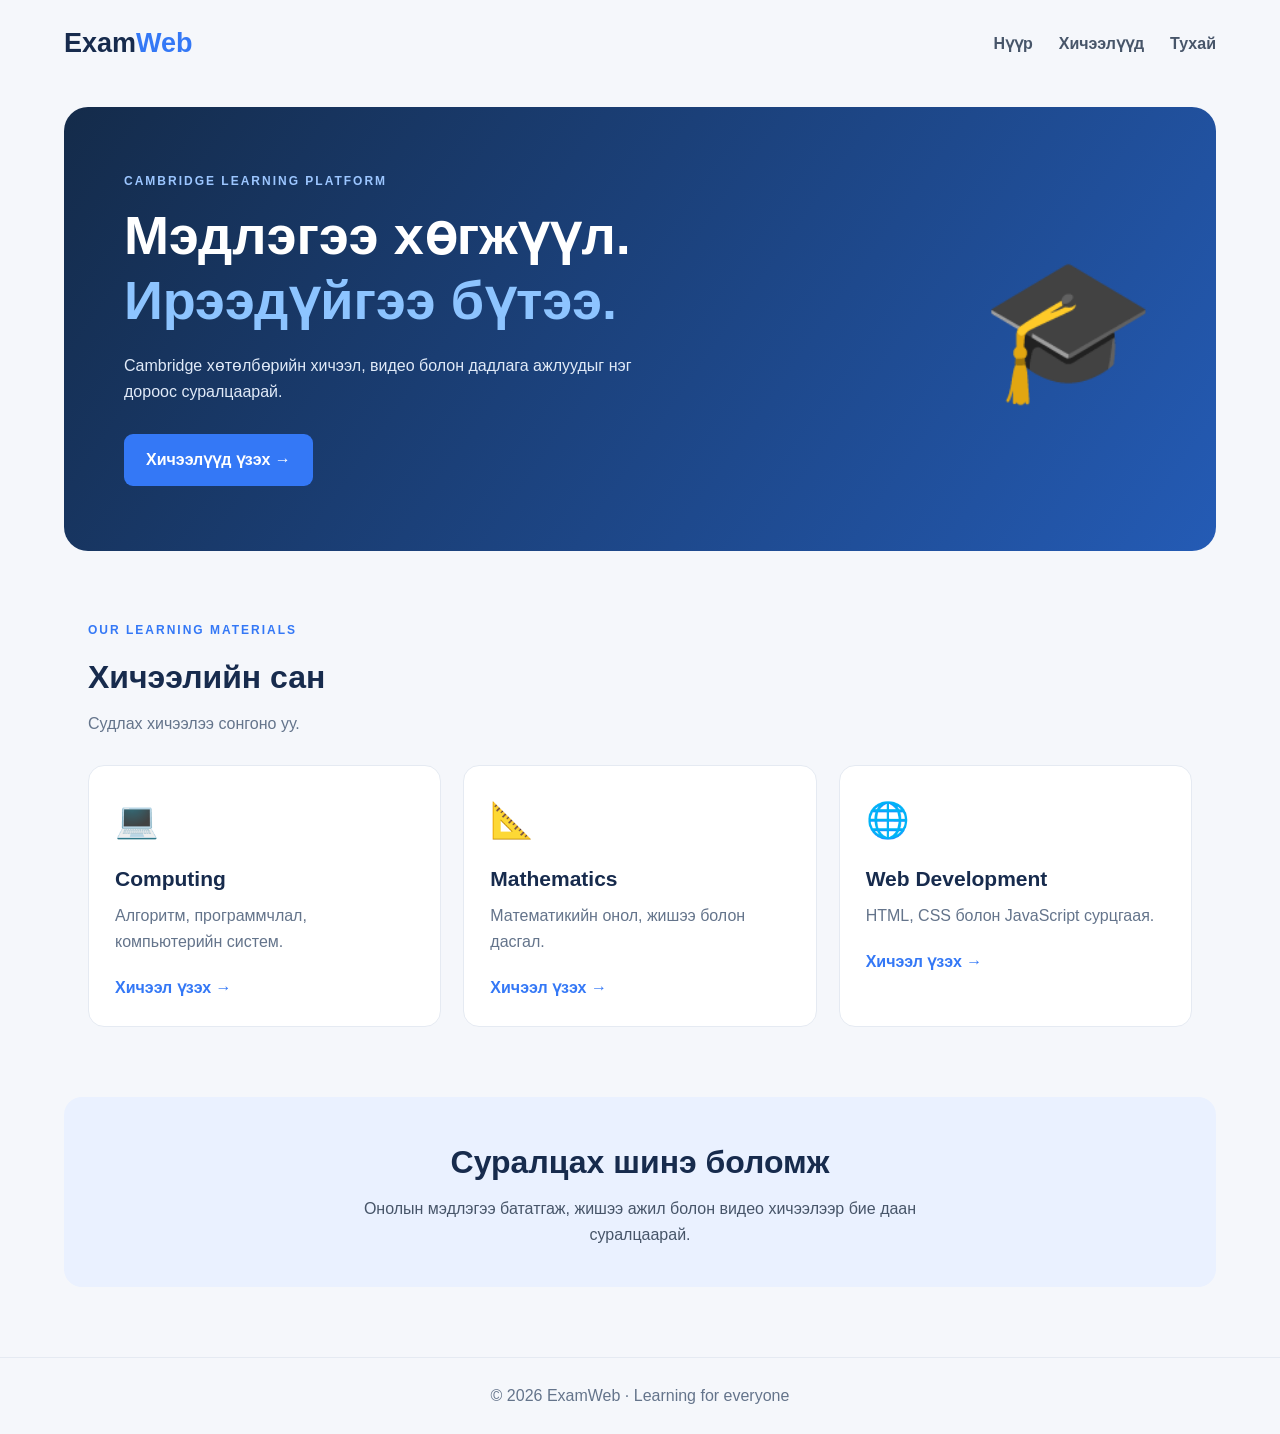
==== index.html @ a3bca752 "Build learning website homepage" ====
<!DOCTYPE html>
<html lang="mn">
<head>
    <meta charset="UTF-8">
    <meta name="viewport" content="width=device-width, initial-scale=1.0">
    <meta name="description" content="Cambridge хөтөлбөрийн сургалтын материал, видео хичээл">
    <title>ExamWeb | Сургалтын платформ</title>
    <link rel="stylesheet" href="style.css">
</head>
<body>

    <header class="navbar">
        <a class="logo" href="index.html">Exam<span>Web</span></a>

        <nav>
            <a href="#home">Нүүр</a>
            <a href="#courses">Хичээлүүд</a>
            <a href="#about">Тухай</a>
        </nav>
    </header>

    <main>
        <section class="hero" id="home">
            <div class="hero-content">
                <p class="eyebrow">CAMBRIDGE LEARNING PLATFORM</p>
                <h1>Мэдлэгээ хөгжүүл.<br><span>Ирээдүйгээ бүтээ.</span></h1>
                <p class="hero-text">
                    Cambridge хөтөлбөрийн хичээл, видео болон
                    дадлага ажлуудыг нэг дороос суралцаарай.
                </p>
                <a class="button" href="#courses">Хичээлүүд үзэх →</a>
            </div>
            <div class="hero-icon">🎓</div>
        </section>

        <section class="courses" id="courses">
            <p class="eyebrow">OUR LEARNING MATERIALS</p>
            <h2>Хичээлийн сан</h2>
            <p class="section-text">Судлах хичээлээ сонгоно уу.</p>

            <div class="course-grid">
                <article class="course-card">
                    <div class="course-icon">💻</div>
                    <h3>Computing</h3>
                    <p>Алгоритм, программчлал, компьютерийн систем.</p>
                    <a href="computing.html">Хичээл үзэх →</a>
                </article>

                <article class="course-card">
                    <div class="course-icon">📐</div>
                    <h3>Mathematics</h3>
                    <p>Математикийн онол, жишээ болон дасгал.</p>
                    <a href="mathematics.html">Хичээл үзэх →</a>
                </article>

                <article class="course-card">
                    <div class="course-icon">🌐</div>
                    <h3>Web Development</h3>
                    <p>HTML, CSS болон JavaScript сурцгаая.</p>
                    <a href="web.html">Хичээл үзэх →</a>
                </article>
            </div>
        </section>

        <section class="about" id="about">
            <h2>Суралцах шинэ боломж</h2>
            <p>
                Онолын мэдлэгээ бататгаж, жишээ ажил болон
                видео хичээлээр бие даан суралцаарай.
            </p>
        </section>
    </main>

    <footer>
        <p>© 2026 ExamWeb · Learning for everyone</p>
    </footer>

</body>
</html>
---- style.css ----
* {
    box-sizing: border-box;
    margin: 0;
    padding: 0;
}

html {
    scroll-behavior: smooth;
}

body {
    font-family: "Segoe UI", Arial, sans-serif;
    background: #f5f7fb;
    color: #172b4d;
    line-height: 1.6;
}

.navbar {
    max-width: 1200px;
    margin: auto;
    padding: 22px 24px;
    display: flex;
    justify-content: space-between;
    align-items: center;
    gap: 20px;
}

.logo {
    font-size: 27px;
    font-weight: 800;
    color: #172b4d;
    text-decoration: none;
}

.logo span {
    color: #3478f6;
}

nav {
    display: flex;
    gap: 26px;
}

nav a {
    color: #475569;
    text-decoration: none;
    font-weight: 600;
}

nav a:hover {
    color: #3478f6;
}

.hero {
    max-width: 1152px;
    margin: 20px auto 70px;
    padding: 65px 60px;
    border-radius: 24px;
    background: linear-gradient(125deg, #142b4a, #245bb5);
    color: white;
    display: flex;
    align-items: center;
    justify-content: space-between;
    gap: 30px;
}

.hero-content {
    max-width: 650px;
}

.eyebrow {
    color: #3478f6;
    font-size: 12px;
    font-weight: 800;
    letter-spacing: 2px;
    margin-bottom: 12px;
}

.hero .eyebrow {
    color: #9cc6ff;
}

.hero h1 {
    font-size: clamp(34px, 5vw, 54px);
    line-height: 1.2;
    margin-bottom: 20px;
}

.hero h1 span {
    color: #8dc4ff;
}

.hero-text {
    color: #e0eaf8;
    max-width: 550px;
    margin-bottom: 30px;
}

.button {
    display: inline-block;
    background: #3478f6;
    color: white;
    text-decoration: none;
    padding: 13px 22px;
    border-radius: 9px;
    font-weight: 700;
}

.button:hover {
    background: #1d5fd6;
}

.hero-icon {
    font-size: clamp(70px, 12vw, 140px);
}

.courses {
    max-width: 1152px;
    margin: auto;
    padding: 0 24px 70px;
}

.courses h2,
.about h2 {
    font-size: 32px;
    margin-bottom: 8px;
}

.section-text {
    color: #64748b;
    margin-bottom: 28px;
}

.course-grid {
    display: grid;
    grid-template-columns: repeat(3, minmax(0, 1fr));
    gap: 22px;
}

.course-card {
    background: white;
    border: 1px solid #e5eaf2;
    border-radius: 16px;
    padding: 26px;
    transition: transform 0.2s, box-shadow 0.2s;
}

.course-card:hover {
    transform: translateY(-4px);
    box-shadow: 0 12px 30px #172b4d12;
}

.course-icon {
    font-size: 35px;
    margin-bottom: 14px;
}

.course-card h3 {
    font-size: 21px;
    margin-bottom: 8px;
}

.course-card p {
    color: #64748b;
    margin-bottom: 20px;
}

.course-card a {
    color: #3478f6;
    text-decoration: none;
    font-weight: 700;
}

.about {
    max-width: 1152px;
    margin: 0 auto 70px;
    padding: 40px 24px;
    text-align: center;
    background: #eaf1ff;
    border-radius: 18px;
}

.about p {
    max-width: 650px;
    margin: 0 auto;
    color: #475569;
}

footer {
    padding: 25px;
    text-align: center;
    color: #64748b;
    border-top: 1px solid #e5eaf2;
}

@media (max-width: 700px) {
    .navbar {
        flex-direction: column;
    }

    nav {
        gap: 16px;
        flex-wrap: wrap;
        justify-content: center;
    }

    .hero {
        margin: 10px 14px 50px;
        padding: 38px 25px;
    }

    .hero-icon {
        display: none;
    }

    .course-grid {
        grid-template-columns: 1fr;
    }

    .courses h2,
    .about h2 {
        font-size: 27px;
    }
}
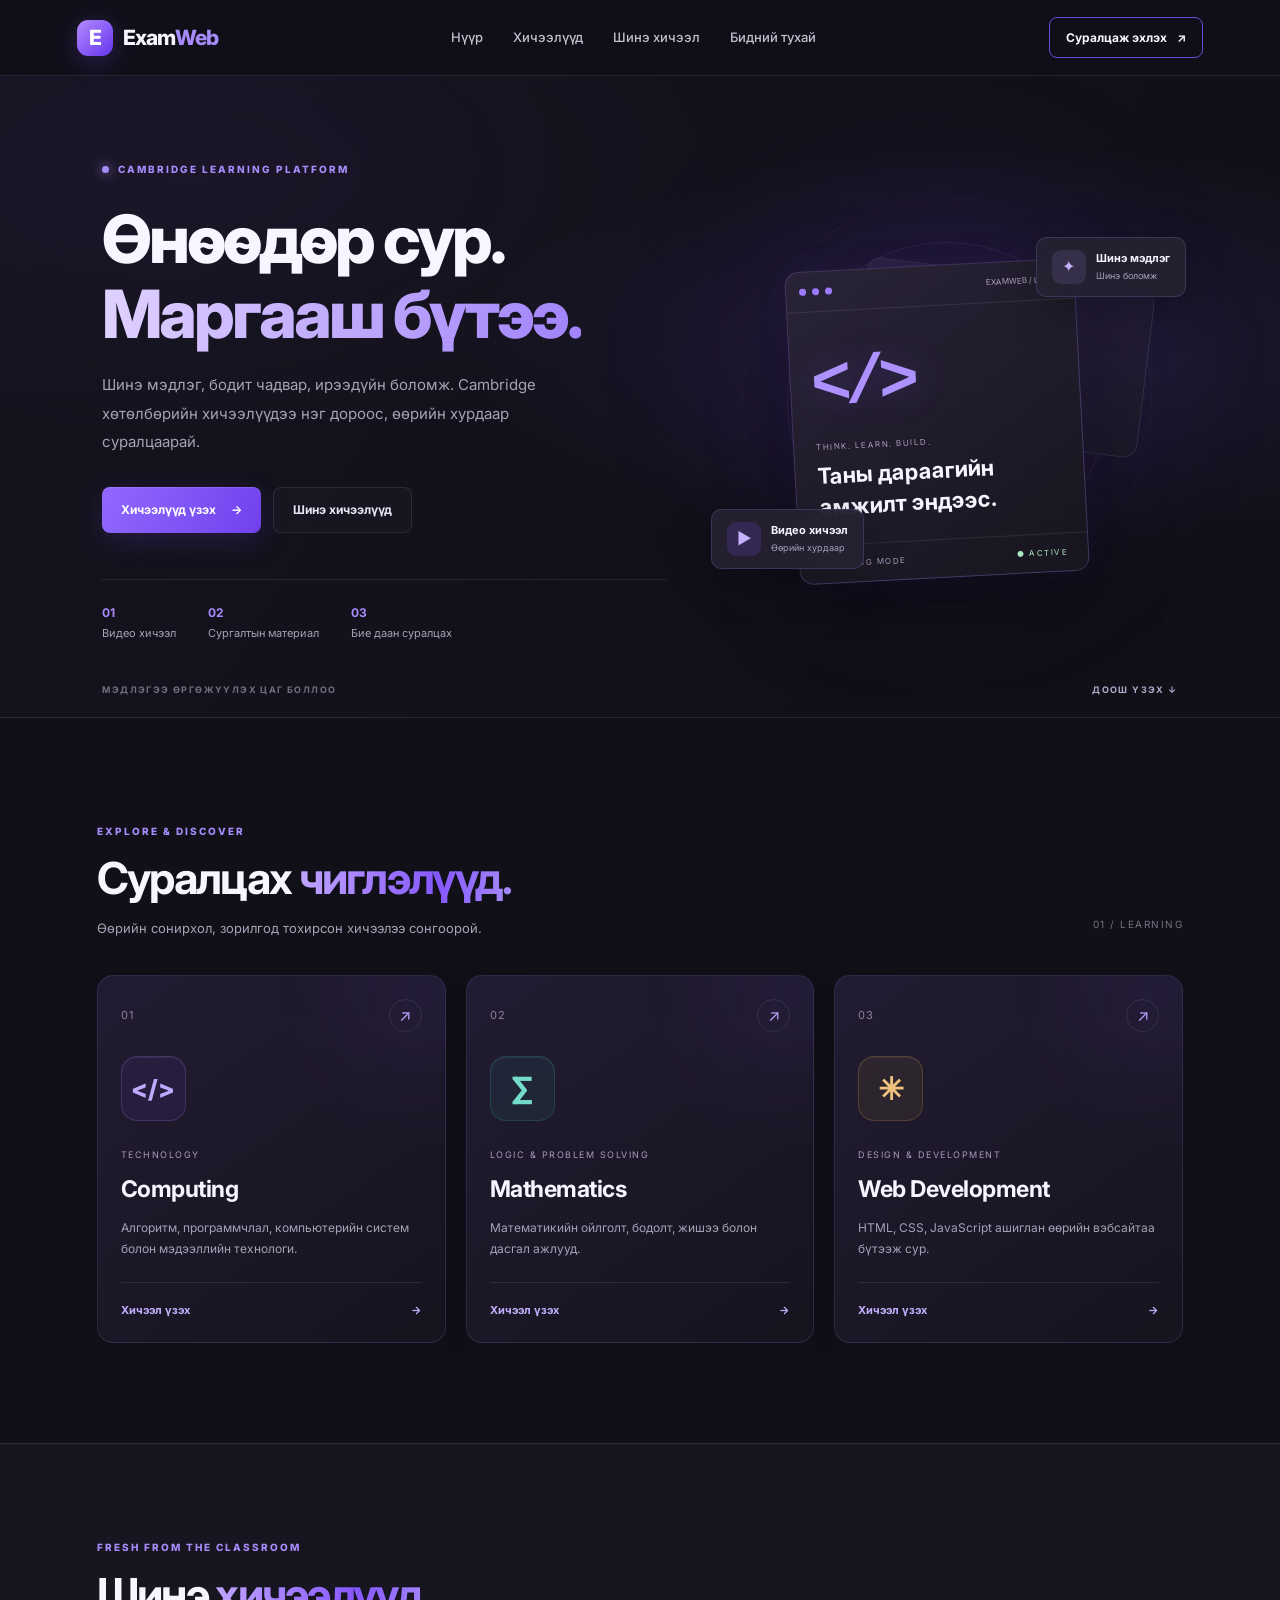
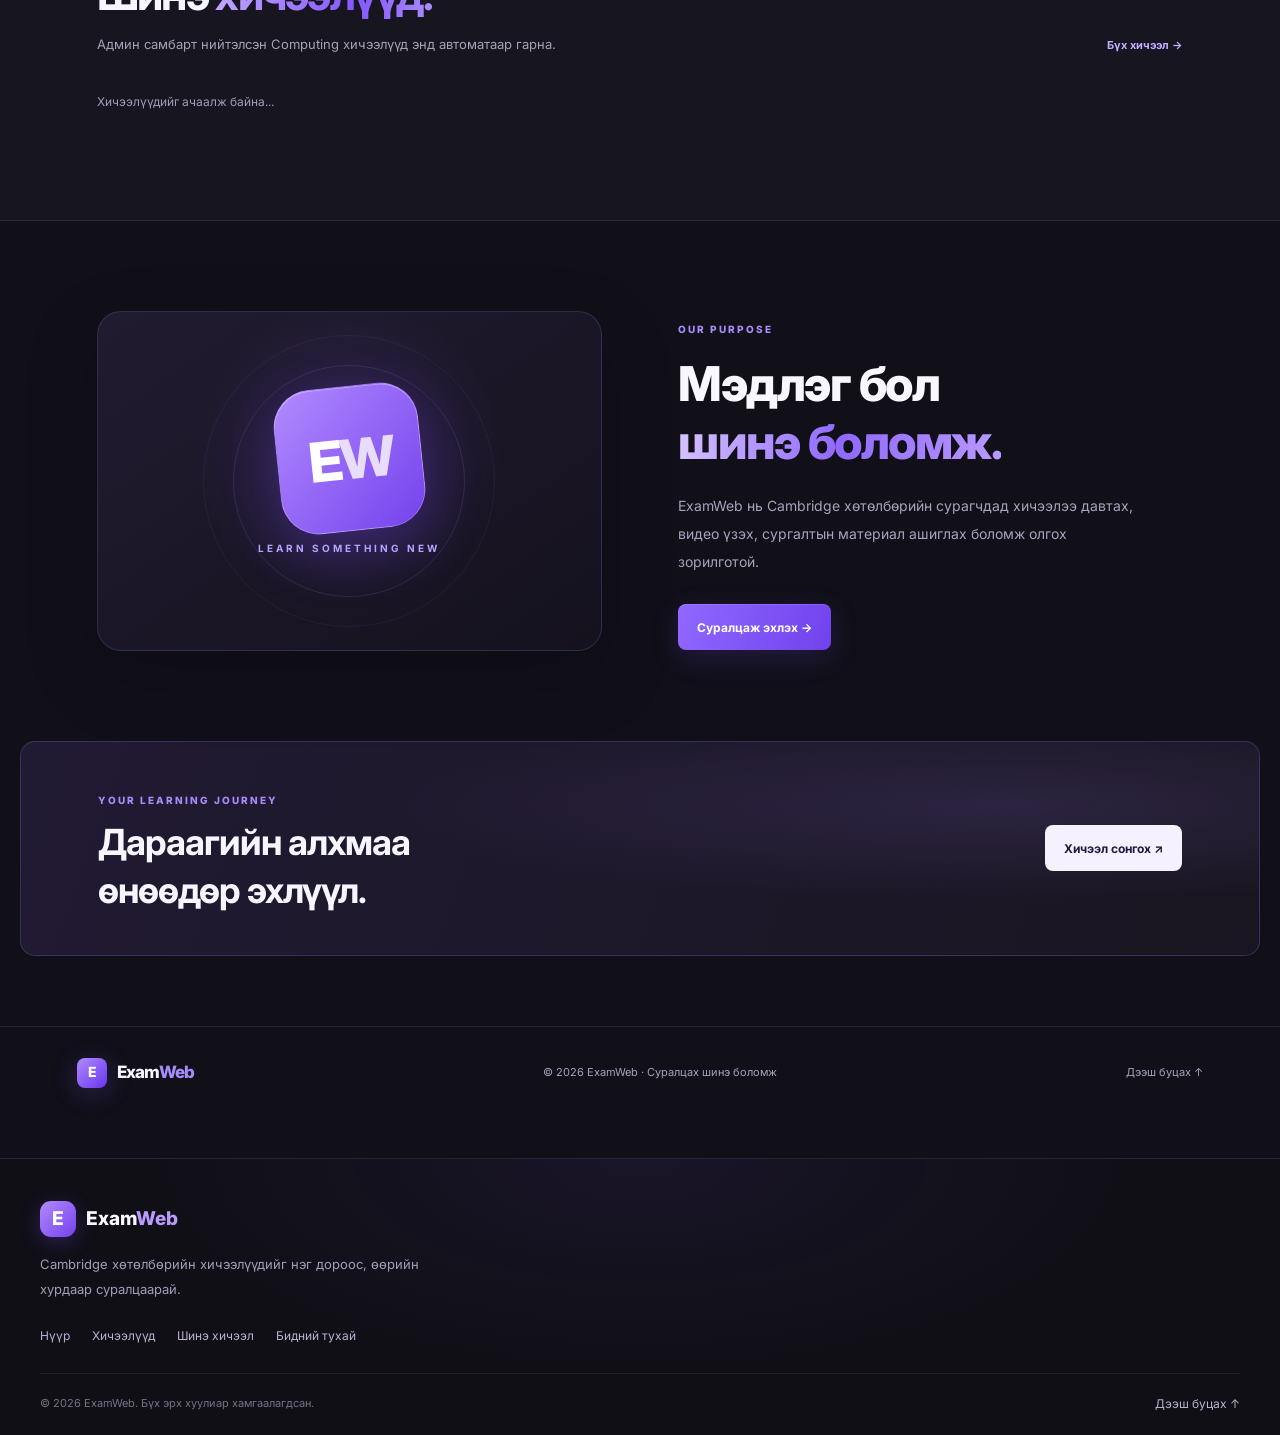
==== commit 50a6d53e: "Update ZAAN Learning website" ====
--- a/index.html
+++ b/index.html
@@ -4,77 +4,443 @@
 <head>
     <meta charset="UTF-8">
     <meta name="viewport" content="width=device-width, initial-scale=1.0">
-    <meta name="description" content="Cambridge хөтөлбөрийн сургалтын материал, видео хичээл">
-    <title>ExamWeb | Сургалтын платформ</title>
+    <meta name="referrer" content="strict-origin-when-cross-origin">
+    <meta name="description" content="Cambridge хөтөлбөрийн видео хичээл, сургалтын материал, дадлага ажил">
+    <meta name="theme-color" content="#111019">
+    <title>ExamWeb | Мэдлэгээ хөгжүүл</title>
     <link rel="stylesheet" href="style.css">
 </head>
 <body>
 
-    <header class="navbar">
-        <a class="logo" href="index.html">Exam<span>Web</span></a>
-
-        <nav>
+
+<header class="navbar">
+    <a class="logo" href="index.html">
+        <span class="logo-mark">E</span>
+        <span>Exam<span class="logo-accent">Web</span></span>
+    </a>
+
+    <nav class="nav-links">
+        <a href="#home">Нүүр</a>
+        <a href="#courses">Хичээлүүд</a>
+        <a href="#latest">Шинэ хичээл</a>
+        <a href="#about">Бидний тухай</a>
+    </nav>
+
+    <div class="nav-user-actions">
+        <a class="nav-button" id="nav-login-button" href="./portal.html">
+    Суралцаж эхлэх <span>↗</span>
+</a>
+
+        <span id="nav-user-label" hidden>Сурагч</span>
+
+        <button
+            class="nav-button"
+            id="nav-logout-button"
+            type="button"
+            hidden
+        >
+            Гарах ↗
+        </button>
+    </div>
+</header>
+
+
+<main>
+    <section class="hero" id="home">
+        <div class="hero-glow"></div>
+
+        <div class="hero-content">
+            <div class="eyebrow">
+                <span class="live-dot"></span>
+                CAMBRIDGE LEARNING PLATFORM
+            </div>
+
+            <h1>
+                Өнөөдөр сур.<br>
+                <span>Маргааш бүтээ.</span>
+            </h1>
+
+            <p class="hero-text">
+                Шинэ мэдлэг, бодит чадвар, ирээдүйн боломж.
+                Cambridge хөтөлбөрийн хичээлүүдээ нэг дороос,
+                өөрийн хурдаар суралцаарай.
+            </p>
+
+            <div class="hero-actions">
+                <a class="button button-primary" href="#courses">
+                    Хичээлүүд үзэх <span>→</span>
+                </a>
+                <a class="button button-secondary" href="#latest">
+                    Шинэ хичээлүүд
+                </a>
+            </div>
+
+            <div class="hero-features">
+                <div>
+                    <strong>01</strong>
+                    <span>Видео хичээл</span>
+                </div>
+                <div>
+                    <strong>02</strong>
+                    <span>Сургалтын материал</span>
+                </div>
+                <div>
+                    <strong>03</strong>
+                    <span>Бие даан суралцах</span>
+                </div>
+            </div>
+        </div>
+
+        <div class="hero-art" aria-label="Суралцах боломж">
+            <div class="orbit orbit-one"></div>
+            <div class="orbit orbit-two"></div>
+
+            <div class="art-card art-card-back">
+                <span class="art-small-label">YOUR NEXT SKILL</span>
+                <div class="art-code">
+                    <span>01</span> Learn()<br>
+                    <span>02</span> Practice()<br>
+                    <span>03</span> Create()
+                </div>
+            </div>
+
+            <div class="art-card art-card-main">
+                <div class="art-window">
+                    <i></i><i></i><i></i>
+                    <span>EXAMWEB / LEARN</span>
+                </div>
+                <div class="art-symbol">&lt;/&gt;</div>
+                <div class="art-caption">
+                    <span>THINK. LEARN. BUILD.</span>
+                    <strong>Таны дараагийн<br>амжилт эндээс.</strong>
+                </div>
+                <div class="art-bottom">
+                    <span>LEARNING MODE</span>
+                    <span class="art-status">● ACTIVE</span>
+                </div>
+            </div>
+
+            <div class="floating-tag floating-top">
+                <span class="tag-icon">✦</span>
+                <span><strong>Шинэ мэдлэг</strong><small>Шинэ боломж</small></span>
+            </div>
+
+            <div class="floating-tag floating-bottom">
+                <span class="tag-icon tag-purple">▶</span>
+                <span><strong>Видео хичээл</strong><small>Өөрийн хурдаар</small></span>
+            </div>
+        </div>
+
+        <div class="hero-bottom">
+            <span>МЭДЛЭГЭЭ ӨРГӨЖҮҮЛЭХ ЦАГ БОЛЛОО</span>
+            <a href="#courses">ДООШ ҮЗЭХ ↓</a>
+        </div>
+    </section>
+
+    <section class="courses section-wrap" id="courses">
+        <div class="section-heading">
+            <div>
+                <p class="eyebrow">EXPLORE & DISCOVER</p>
+                <h2>Суралцах <span>чиглэлүүд.</span></h2>
+                <p class="section-text">
+                    Өөрийн сонирхол, зорилгод тохирсон хичээлээ сонгоорой.
+                </p>
+            </div>
+            <span class="section-index">01 / LEARNING</span>
+        </div>
+
+        <div class="course-grid">
+            <a class="course-card computing-card" href="computing.html">
+                <div class="card-top">
+                    <span class="course-number">01</span>
+                    <span class="card-arrow">↗</span>
+                </div>
+                <div class="course-icon icon-computing">&lt;/&gt;</div>
+                <div class="card-copy">
+                    <span class="card-category">TECHNOLOGY</span>
+                    <h3>Computing</h3>
+                    <p>Алгоритм, программчлал, компьютерийн систем болон мэдээллийн технологи.</p>
+                </div>
+                <div class="card-footer">
+                    <span>Хичээл үзэх</span><span>→</span>
+                </div>
+            </a>
+
+            <a class="course-card maths-card" href="mathematics.html">
+                <div class="card-top">
+                    <span class="course-number">02</span>
+                    <span class="card-arrow">↗</span>
+                </div>
+                <div class="course-icon icon-maths">∑</div>
+                <div class="card-copy">
+                    <span class="card-category">LOGIC & PROBLEM SOLVING</span>
+                    <h3>Mathematics</h3>
+                    <p>Математикийн ойлголт, бодолт, жишээ болон дасгал ажлууд.</p>
+                </div>
+                <div class="card-footer">
+                    <span>Хичээл үзэх</span><span>→</span>
+                </div>
+            </a>
+
+            <a class="course-card web-card" href="web.html">
+                <div class="card-top">
+                    <span class="course-number">03</span>
+                    <span class="card-arrow">↗</span>
+                </div>
+                <div class="course-icon icon-web">✳</div>
+                <div class="card-copy">
+                    <span class="card-category">DESIGN & DEVELOPMENT</span>
+                    <h3>Web Development</h3>
+                    <p>HTML, CSS, JavaScript ашиглан өөрийн вэбсайтаа бүтээж сур.</p>
+                </div>
+                <div class="card-footer">
+                    <span>Хичээл үзэх</span><span>→</span>
+                </div>
+            </a>
+        </div>
+    </section>
+
+    <section class="latest-section" id="latest">
+        <div class="section-wrap">
+            <div class="section-heading">
+                <div>
+                    <p class="eyebrow">FRESH FROM THE CLASSROOM</p>
+                    <h2>Шинэ <span>хичээлүүд.</span></h2>
+                    <p class="section-text">
+                        Админ самбарт нийтэлсэн Computing хичээлүүд энд автоматаар гарна.
+                    </p>
+                </div>
+                <a class="text-link" href="computing.html">Бүх хичээл →</a>
+            </div>
+
+            <p class="latest-message" id="latest-message">
+                Хичээлүүдийг ачаалж байна...
+            </p>
+            <div class="latest-grid" id="latest-courses"></div>
+        </div>
+    </section>
+
+    <section class="about-section section-wrap" id="about">
+        <div class="about-visual">
+            <span class="about-orb">E<span>W</span></span>
+            <span class="about-caption">LEARN SOMETHING NEW</span>
+        </div>
+        <div class="about-content">
+            <p class="eyebrow">OUR PURPOSE</p>
+            <h2>Мэдлэг бол<br><span>шинэ боломж.</span></h2>
+            <p>
+                ExamWeb нь Cambridge хөтөлбөрийн сурагчдад
+                хичээлээ давтах, видео үзэх, сургалтын материал
+                ашиглах боломж олгох зорилготой.
+            </p>
+            <a class="button button-primary" href="#courses">
+                Суралцаж эхлэх →
+            </a>
+        </div>
+    </section>
+
+    <section class="bottom-cta section-wrap">
+        <div>
+            <p class="eyebrow">YOUR LEARNING JOURNEY</p>
+            <h2>Дараагийн алхмаа<br>өнөөдөр эхлүүл.</h2>
+        </div>
+        <a class="button button-light" href="#courses">Хичээл сонгох ↗</a>
+    </section>
+</main>
+
+<footer class="footer">
+    <a class="logo" href="index.html">
+        <span class="logo-mark">E</span>
+        <span>Exam<span class="logo-accent">Web</span></span>
+    </a>
+    <p>© 2026 ExamWeb · Суралцах шинэ боломж</p>
+    <a href="#home">Дээш буцах ↑</a>
+</footer>
+
+<script type="module">
+    import { supabase } from './supabase.js';
+
+    const message = document.getElementById('latest-message');
+    const container = document.getElementById('latest-courses');
+
+    function safeUrl(value) {
+        if (!value) return null;
+        try {
+            const url = new URL(value);
+            return ['https:', 'http:'].includes(url.protocol)
+                ? url.href
+                : null;
+        } catch {
+            return null;
+        }
+    }
+
+    async function loadLatestCourses() {
+        try {
+            const { data, error } = await supabase
+                .from('courses')
+                .select('id, title, description, subject, video_url, pdf_url')
+                .eq('is_published', true)
+                .order('id', { ascending: false })
+                .limit(6);
+
+            if (error) throw error;
+
+            container.replaceChildren();
+
+            if (!data || data.length === 0) {
+                message.textContent =
+                    'Одоогоор нийтэлсэн хичээл алга. Шинэ хичээлүүд удахгүй энд гарна.';
+                return;
+            }
+
+            message.textContent = `${data.length} хичээл`;
+
+            for (const course of data) {
+                const card = document.createElement('article');
+                card.className = 'latest-card';
+
+                const top = document.createElement('div');
+                top.className = 'latest-card-top';
+
+                const badge = document.createElement('span');
+                badge.className = 'latest-badge';
+                badge.textContent = course.subject || 'Хичээл';
+
+                const number = document.createElement('span');
+                number.className = 'latest-number';
+                number.textContent = `#${course.id}`;
+
+                top.append(badge, number);
+
+                const icon = document.createElement('div');
+                icon.className = 'latest-icon';
+                icon.textContent = course.subject === 'Mathematics'
+                    ? '∑'
+                    : course.subject === 'Web Development'
+                        ? '✳'
+                        : '</>';
+                        //
+                        
+                // Хичээлд байгаа материалын тэмдэглэгээ
+                const courseMaterials = document.createElement('div');
+                    courseMaterials.className = 'latest-materials';
+
+                if (course.video_url) {
+    const videoTag = document.createElement('span');
+    videoTag.className = 'latest-material-tag';
+    videoTag.textContent = '▶ Видео хичээл';
+    courseMaterials.appendChild(videoTag);
+}
+
+if (course.pdf_url) {
+    const pdfTag = document.createElement('span');
+    pdfTag.className = 'latest-material-tag';
+    pdfTag.textContent = '▤ PDF материал';
+    courseMaterials.appendChild(pdfTag);
+}
+
+
+                const title = document.createElement('h3');
+                title.textContent = course.title || 'Нэргүй хичээл';
+
+                const description = document.createElement('p');
+                description.textContent =
+                    course.description || 'Энэ хичээлийн тайлбар удахгүй нэмэгдэнэ.';
+
+                const links = document.createElement('div');
+                links.className = 'latest-links';
+
+                const videoUrl = safeUrl(course.video_url);
+                const pdfUrl = safeUrl(course.pdf_url);
+
+                if (videoUrl) {
+                    const video = document.createElement('a');
+                    video.href = videoUrl;
+                    video.target = '_blank';
+                    video.rel = 'noopener noreferrer';
+                    video.textContent = '▶ Видео үзэх';
+                    links.append(video);
+                }
+
+                if (pdfUrl) {
+                    const pdf = document.createElement('a');
+                    pdf.href = pdfUrl;
+                    pdf.target = '_blank';
+                    pdf.rel = 'noopener noreferrer';
+                    pdf.textContent = 'PDF материал ↗';
+                    links.append(pdf);
+                }
+
+                if (!videoUrl && !pdfUrl) {
+                    const openCourse = document.createElement('a');
+                    openCourse.href = 'computing.html';
+                    openCourse.textContent = 'Хичээл рүү очих →';
+                    links.append(openCourse);
+                }
+
+                
+const materials = document.createElement('div');
+materials.className = 'latest-materials';
+
+if (course.video_url) {
+    const videoTag = document.createElement('span');
+    videoTag.className = 'latest-material-tag';
+    videoTag.textContent = '▶ Видео хичээл';
+    materials.appendChild(videoTag);
+}
+
+if (course.pdf_url) {
+    const pdfTag = document.createElement('span');
+    pdfTag.className = 'latest-material-tag';
+    pdfTag.textContent = '▤ PDF материал';
+    materials.appendChild(pdfTag);
+}
+
+if (materials.children.length > 0) {
+    card.append(top, icon, title, description, materials, links);
+} else {
+    card.append(top, icon, title, description, links);
+}
+
+container.append(card);
+
+            }
+        } catch (error) {
+            message.textContent =
+                'Хичээл ачаалж чадсангүй. Холболтоо шалгана уу.';
+            console.error('Supabase course loading error:', error);
+        }
+    }
+
+    loadLatestCourses();
+</script>
+
+<footer class="site-footer">
+    <div class="footer-inner">
+        <a class="footer-logo" href="#home">
+            <span class="footer-logo-mark">E</span>
+            <span>Exam<span class="footer-logo-accent">Web</span></span>
+        </a>
+
+        <p class="footer-description">
+            Cambridge хөтөлбөрийн хичээлүүдийг нэг дороос,
+            өөрийн хурдаар суралцаарай.
+        </p>
+
+        <nav class="footer-links" aria-label="Хуудасны холбоосууд">
             <a href="#home">Нүүр</a>
             <a href="#courses">Хичээлүүд</a>
-            <a href="#about">Тухай</a>
+            <a href="#latest">Шинэ хичээл</a>
+            <a href="#about">Бидний тухай</a>
         </nav>
-    </header>
-
-    <main>
-        <section class="hero" id="home">
-            <div class="hero-content">
-                <p class="eyebrow">CAMBRIDGE LEARNING PLATFORM</p>
-                <h1>Мэдлэгээ хөгжүүл.<br><span>Ирээдүйгээ бүтээ.</span></h1>
-                <p class="hero-text">
-                    Cambridge хөтөлбөрийн хичээл, видео болон
-                    дадлага ажлуудыг нэг дороос суралцаарай.
-                </p>
-                <a class="button" href="#courses">Хичээлүүд үзэх →</a>
-            </div>
-            <div class="hero-icon">🎓</div>
-        </section>
-
-        <section class="courses" id="courses">
-            <p class="eyebrow">OUR LEARNING MATERIALS</p>
-            <h2>Хичээлийн сан</h2>
-            <p class="section-text">Судлах хичээлээ сонгоно уу.</p>
-
-            <div class="course-grid">
-                <article class="course-card">
-                    <div class="course-icon">💻</div>
-                    <h3>Computing</h3>
-                    <p>Алгоритм, программчлал, компьютерийн систем.</p>
-                    <a href="computing.html">Хичээл үзэх →</a>
-                </article>
-
-                <article class="course-card">
-                    <div class="course-icon">📐</div>
-                    <h3>Mathematics</h3>
-                    <p>Математикийн онол, жишээ болон дасгал.</p>
-                    <a href="mathematics.html">Хичээл үзэх →</a>
-                </article>
-
-                <article class="course-card">
-                    <div class="course-icon">🌐</div>
-                    <h3>Web Development</h3>
-                    <p>HTML, CSS болон JavaScript сурцгаая.</p>
-                    <a href="web.html">Хичээл үзэх →</a>
-                </article>
-            </div>
-        </section>
-
-        <section class="about" id="about">
-            <h2>Суралцах шинэ боломж</h2>
-            <p>
-                Онолын мэдлэгээ бататгаж, жишээ ажил болон
-                видео хичээлээр бие даан суралцаарай.
-            </p>
-        </section>
-    </main>
-
-    <footer>
-        <p>© 2026 ExamWeb · Learning for everyone</p>
-    </footer>
+
+        <div class="footer-bottom">
+            <span>© 2026 ExamWeb. Бүх эрх хуулиар хамгаалагдсан.</span>
+            <a href="#home">Дээш буцах ↑</a>
+        </div>
+    </div>
+</footer>
 
 </body>
 </html>
--- a/style.css
+++ b/style.css
@@ -1,225 +1,2350 @@
+
+@import url('https://fonts.googleapis.com/css2?family=Inter:wght@400;500;600;700;800&display=swap');
+
+:root {
+    --bg: #111019;
+    --surface: #191722;
+    --surface-light: #211e2d;
+    --purple: #8557ff;
+    --purple-light: #a78bfa;
+    --text: #f7f5ff;
+    --muted: #a6a1b6;
+    --border: rgba(255,255,255,.09);
+}
 
 * {
     box-sizing: border-box;
-    margin: 0;
-    padding: 0;
 }
 
 html {
     scroll-behavior: smooth;
+    scroll-padding-top: 90px;
 }
 
 body {
-    font-family: "Segoe UI", Arial, sans-serif;
-    background: #f5f7fb;
-    color: #172b4d;
+    margin: 0;
+    background: var(--bg);
+    color: var(--text);
+    font-family: Inter, Arial, sans-serif;
     line-height: 1.6;
 }
 
+a {
+    color: inherit;
+    text-decoration: none;
+}
+
+button, input {
+    font: inherit;
+}
+
 .navbar {
-    max-width: 1200px;
-    margin: auto;
-    padding: 22px 24px;
-    display: flex;
+    position: sticky;
+    top: 0;
+    z-index: 20;
+    min-height: 76px;
+    padding: 0 6%;
+    display: flex;
+    align-items: center;
     justify-content: space-between;
-    align-items: center;
-    gap: 20px;
+    gap: 28px;
+    background: rgba(17,16,25,.92);
+    border-bottom: 1px solid var(--border);
+    backdrop-filter: blur(18px);
 }
 
 .logo {
-    font-size: 27px;
+    display: inline-flex;
+    align-items: center;
+    gap: 10px;
+    font-size: 21px;
     font-weight: 800;
-    color: #172b4d;
-    text-decoration: none;
-}
-
-.logo span {
-    color: #3478f6;
-}
-
-nav {
-    display: flex;
-    gap: 26px;
-}
-
-nav a {
-    color: #475569;
-    text-decoration: none;
-    font-weight: 600;
-}
-
-nav a:hover {
-    color: #3478f6;
+    letter-spacing: -.8px;
+    white-space: nowrap;
+}
+
+.logo-mark {
+    display: grid;
+    place-items: center;
+    width: 36px;
+    height: 36px;
+    border-radius: 11px;
+    background: linear-gradient(135deg, #b28aff, #6636ed);
+    box-shadow: 0 5px 24px #8557ff40;
+    color: white;
+}
+
+.logo-accent {
+    color: var(--purple-light);
+}
+
+.nav-links {
+    display: flex;
+    align-items: center;
+    gap: 30px;
+}
+
+.nav-links a {
+    color: #c5c0d2;
+    font-size: 13px;
+    font-weight: 500;
+    transition: color .2s;
+}
+
+.nav-links a:hover,
+.footer > a:last-child:hover {
+    color: var(--purple-light);
+}
+
+.nav-button {
+    padding: 10px 16px;
+    border: 1px solid #6f4bd4;
+    border-radius: 8px;
+    font-size: 12px;
+    font-weight: 700;
+    transition: background .2s;
+    white-space: nowrap;
+}
+
+.nav-button:hover {
+    background: #8557ff22;
+}
+
+.nav-button span {
+    margin-left: 7px;
 }
 
 .hero {
-    max-width: 1152px;
-    margin: 20px auto 70px;
-    padding: 65px 60px;
-    border-radius: 24px;
-    background: linear-gradient(125deg, #142b4a, #245bb5);
-    color: white;
-    display: flex;
-    align-items: center;
-    justify-content: space-between;
-    gap: 30px;
+    position: relative;
+    isolation: isolate;
+    min-height: 610px;
+    padding: 85px 8% 75px;
+    display: grid;
+    grid-template-columns: 1.1fr .9fr;
+    align-items: center;
+    gap: 50px;
+    overflow: hidden;
+    border-bottom: 1px solid var(--border);
+    background:
+        radial-gradient(ellipse at 80% 48%, #5031a526, transparent 40%),
+        linear-gradient(120deg, #15131e, #111019 70%);
+}
+
+.hero-glow {
+    position: absolute;
+    z-index: -1;
+    width: 380px;
+    height: 380px;
+    right: 12%;
+    top: 18%;
+    border-radius: 50%;
+    background: #713cff16;
+    filter: blur(80px);
 }
 
 .hero-content {
-    max-width: 650px;
+    max-width: 600px;
 }
 
 .eyebrow {
-    color: #3478f6;
-    font-size: 12px;
+    display: flex;
+    align-items: center;
+    gap: 9px;
+    color: var(--purple-light);
+    font-size: 10px;
     font-weight: 800;
     letter-spacing: 2px;
-    margin-bottom: 12px;
-}
-
-.hero .eyebrow {
-    color: #9cc6ff;
+}
+
+.live-dot {
+    width: 7px;
+    height: 7px;
+    border-radius: 50%;
+    background: #a78bfa;
+    box-shadow: 0 0 12px #a78bfa;
 }
 
 .hero h1 {
-    font-size: clamp(34px, 5vw, 54px);
-    line-height: 1.2;
-    margin-bottom: 20px;
-}
-
-.hero h1 span {
-    color: #8dc4ff;
+    margin: 25px 0 20px;
+    font-size: clamp(42px, 5.2vw, 72px);
+    line-height: 1.12;
+    letter-spacing: -3px;
+    font-weight: 800;
+}
+
+.hero h1 span,
+.section-heading h2 span,
+.about-content h2 span {
+    background: linear-gradient(95deg, #c2a7ff, #8557ff 65%, #a78bfa);
+    background-clip: text;
+    -webkit-background-clip: text;
+    color: transparent;
 }
 
 .hero-text {
-    color: #e0eaf8;
-    max-width: 550px;
-    margin-bottom: 30px;
+    max-width: 480px;
+    color: var(--muted);
+    font-size: 15px;
+    line-height: 1.9;
+}
+
+.hero-actions {
+    display: flex;
+    flex-wrap: wrap;
+    gap: 12px;
+    margin-top: 30px;
 }
 
 .button {
-    display: inline-block;
-    background: #3478f6;
+    min-height: 46px;
+    padding: 12px 19px;
+    display: inline-flex;
+    align-items: center;
+    justify-content: center;
+    gap: 15px;
+    border-radius: 8px;
+    font-size: 12px;
+    font-weight: 700;
+    transition: transform .2s, background .2s;
+}
+
+.button:hover {
+    transform: translateY(-2px);
+}
+
+.button-primary {
+    background: linear-gradient(110deg, #9068ff, #7042ed);
     color: white;
-    text-decoration: none;
-    padding: 13px 22px;
+    box-shadow: 0 8px 28px #7548f52b;
+}
+
+.button-primary:hover {
+    background: #986fff;
+}
+
+.button-secondary {
+    border: 1px solid var(--border);
+    background: #ffffff05;
+    color: #e8e3f5;
+}
+
+.button-secondary:hover {
+    background: #ffffff0c;
+}
+
+.hero-features {
+    display: flex;
+    gap: 32px;
+    flex-wrap: wrap;
+    margin-top: 46px;
+    padding-top: 23px;
+    border-top: 1px solid var(--border);
+}
+
+.hero-features div {
+    display: flex;
+    flex-direction: column;
+    gap: 3px;
+}
+
+.hero-features strong {
+    color: var(--purple-light);
+    font-size: 12px;
+}
+
+.hero-features span {
+    color: var(--muted);
+    font-size: 11px;
+}
+
+.hero-art {
+    position: relative;
+    min-height: 390px;
+    display: grid;
+    place-items: center;
+}
+
+.orbit {
+    position: absolute;
+    width: 320px;
+    height: 320px;
+    border: 1px solid #9b7bff20;
+    border-radius: 50%;
+}
+
+.orbit-two {
+    width: 410px;
+    height: 410px;
+    border-style: dashed;
+    border-color: #9b7bff12;
+}
+
+.art-card {
+    position: absolute;
+    width: 290px;
+    border: 1px solid #ffffff17;
+    border-radius: 14px;
+    overflow: hidden;
+}
+
+.art-card-back {
+    padding: 20px;
+    transform: translate(55px, -44px) rotate(7deg);
+    background: linear-gradient(145deg, #30264b, #1c1928);
+    opacity: .8;
+}
+
+.art-small-label {
+    color: #c7b6ff;
+    font-size: 9px;
+    letter-spacing: 2px;
+}
+
+.art-code {
+    margin-top: 20px;
+    color: #e2d9ff;
+    font-family: Consolas, monospace;
+    font-size: 13px;
+    line-height: 2.1;
+}
+
+.art-code span {
+    margin-right: 12px;
+    color: #9271ff;
+}
+
+.art-card-main {
+    z-index: 2;
+    transform: translate(-10px, 20px) rotate(-3deg);
+    background: linear-gradient(145deg, #292337, #17151f);
+    box-shadow: 0 28px 80px #0006;
+}
+
+.art-window {
+    display: flex;
+    align-items: center;
+    gap: 6px;
+    padding: 13px;
+    border-bottom: 1px solid var(--border);
+    color: #aaa1bd;
+    font-size: 8px;
+}
+
+.art-window i {
+    width: 7px;
+    height: 7px;
+    border-radius: 50%;
+    background: #9d7aff;
+}
+
+.art-window span {
+    margin-left: auto;
+}
+
+.art-symbol {
+    padding: 20px 20px 0;
+    color: #ad91ff;
+    font-family: Consolas, monospace;
+    font-size: 68px;
+    font-weight: 800;
+    letter-spacing: -7px;
+    text-shadow: 0 0 35px #8557ff55;
+}
+
+.art-caption {
+    padding: 0 22px 22px;
+    display: flex;
+    flex-direction: column;
+    gap: 8px;
+}
+
+.art-caption span,
+.art-bottom {
+    color: #a59ab9;
+    font-size: 8px;
+    letter-spacing: 1.5px;
+}
+
+.art-caption strong {
+    font-size: 22px;
+    line-height: 1.4;
+}
+
+.art-bottom {
+    padding: 12px 20px;
+    display: flex;
+    justify-content: space-between;
+    border-top: 1px solid var(--border);
+}
+
+.art-status {
+    color: #a9e9bd;
+}
+
+.floating-tag {
+    position: absolute;
+    z-index: 3;
+    display: flex;
+    align-items: center;
+    gap: 10px;
+    padding: 12px 15px;
+    border: 1px solid #ffffff1c;
+    border-radius: 10px;
+    background: #252131ee;
+    box-shadow: 0 12px 40px #0004;
+}
+
+.floating-top {
+    top: 30px;
+    right: -8px;
+}
+
+.floating-bottom {
+    bottom: 28px;
+    left: -5px;
+}
+
+.tag-icon {
+    width: 34px;
+    height: 34px;
+    display: grid;
+    place-items: center;
     border-radius: 9px;
+    background: #b59aff20;
+    color: #c5b1ff;
+}
+
+.tag-purple {
+    background: #8557ff2b;
+}
+
+.floating-tag strong,
+.floating-tag small {
+    display: block;
+}
+
+.floating-tag strong {
+    font-size: 11px;
+}
+
+.floating-tag small {
+    margin-top: 2px;
+    color: var(--muted);
+    font-size: 9px;
+}
+
+.hero-bottom {
+    position: absolute;
+    right: 8%;
+    bottom: 20px;
+    left: 8%;
+    display: flex;
+    justify-content: space-between;
+    color: #746e82;
+    font-size: 9px;
     font-weight: 700;
-}
-
-.button:hover {
-    background: #1d5fd6;
-}
-
-.hero-icon {
-    font-size: clamp(70px, 12vw, 140px);
+    letter-spacing: 1.4px;
+}
+
+.hero-bottom a {
+    color: #b4a8cc;
+}
+
+.section-wrap {
+    max-width: 1240px;
+    margin: 0 auto;
+    padding-right: 6%;
+    padding-left: 6%;
 }
 
 .courses {
-    max-width: 1152px;
-    margin: auto;
-    padding: 0 24px 70px;
-}
-
-.courses h2,
-.about h2 {
-    font-size: 32px;
-    margin-bottom: 8px;
+    padding-top: 95px;
+    padding-bottom: 100px;
+}
+
+.section-heading {
+    display: flex;
+    align-items: end;
+    justify-content: space-between;
+    gap: 25px;
+    margin-bottom: 36px;
+}
+
+.section-heading h2,
+.about-content h2 {
+    margin: 12px 0;
+    font-size: clamp(30px, 3.5vw, 44px);
+    line-height: 1.25;
+    letter-spacing: -1.7px;
 }
 
 .section-text {
-    color: #64748b;
-    margin-bottom: 28px;
+    margin: 0;
+    color: var(--muted);
+    font-size: 13px;
+}
+
+.section-index {
+    padding-bottom: 7px;
+    color: #777084;
+    font-size: 10px;
+    letter-spacing: 1.5px;
+    white-space: nowrap;
 }
 
 .course-grid {
     display: grid;
     grid-template-columns: repeat(3, minmax(0, 1fr));
+    gap: 20px;
+}
+
+.course-card {
+    min-height: 330px;
+    padding: 23px;
+    display: flex;
+    flex-direction: column;
+    border: 1px solid var(--border);
+    border-radius: 13px;
+    background: linear-gradient(145deg, #1d1a28, #17151f);
+    transition: transform .25s, border-color .25s, background .25s;
+}
+
+.course-card:hover {
+    transform: translateY(-6px);
+    border-color: #8557ff75;
+    background: linear-gradient(145deg, #262039, #191622);
+}
+
+.card-top {
+    display: flex;
+    align-items: center;
+    justify-content: space-between;
+}
+
+.course-number {
+    color: #8c849d;
+    font-size: 11px;
+    letter-spacing: 1px;
+}
+
+.card-arrow {
+    width: 33px;
+    height: 33px;
+    display: grid;
+    place-items: center;
+    border: 1px solid var(--border);
+    border-radius: 50%;
+    color: #b8a2ff;
+}
+
+.course-icon {
+    width: 65px;
+    height: 65px;
+    margin: 24px 0 19px;
+    display: grid;
+    place-items: center;
+    border: 1px solid #a184ff35;
+    border-radius: 15px;
+    background: #8557ff16;
+    color: #c0aaff;
+    font-size: 25px;
+    font-weight: 800;
+}
+
+.icon-maths {
+    background: #35b8a615;
+    border-color: #35b8a633;
+    color: #76dcca;
+    font-size: 32px;
+}
+
+.icon-web {
+    background: #e4a74b13;
+    border-color: #e4a74b35;
+    color: #efc37e;
+    font-size: 31px;
+}
+
+.card-category {
+    color: #a79bbf;
+    font-size: 9px;
+    letter-spacing: 1.5px;
+}
+
+.card-copy h3 {
+    margin: 5px 0 9px;
+    font-size: 23px;
+    letter-spacing: -.5px;
+}
+
+.card-copy p {
+    min-height: 65px;
+    margin: 0;
+    color: var(--muted);
+    font-size: 12px;
+    line-height: 1.8;
+}
+
+.card-footer {
+    margin-top: auto;
+    padding-top: 19px;
+    display: flex;
+    justify-content: space-between;
+    border-top: 1px solid var(--border);
+    color: #c2b0ff;
+    font-size: 11px;
+    font-weight: 700;
+}
+
+.latest-section {
+    padding: 85px 0 95px;
+    background: #17151f;
+    border-top: 1px solid var(--border);
+    border-bottom: 1px solid var(--border);
+}
+
+.latest-message {
+    color: var(--muted);
+    font-size: 13px;
+}
+
+.latest-grid {
+    display: grid;
+    grid-template-columns: repeat(3, minmax(0, 1fr));
+    gap: 18px;
+}
+
+.latest-card {
+    padding: 22px;
+    display: flex;
+    flex-direction: column;
+    min-width: 0;
+    border: 1px solid var(--border);
+    border-radius: 12px;
+    background: #1d1a27;
+}
+
+.latest-card-top {
+    display: flex;
+    justify-content: space-between;
+    align-items: center;
+}
+
+.latest-badge {
+    padding: 5px 9px;
+    border: 1px solid #8557ff40;
+    border-radius: 5px;
+    background: #8557ff14;
+    color: #c2adff;
+    font-size: 10px;
+}
+
+.latest-number {
+    color: #7e778f;
+    font-size: 10px;
+}
+
+.latest-icon {
+    width: 52px;
+    height: 52px;
+    margin: 22px 0 12px;
+    display: grid;
+    place-items: center;
+    border-radius: 12px;
+    background: linear-gradient(140deg, #8c65ff, #4f2cc1);
+    color: white;
+    font-family: Consolas, monospace;
+    font-size: 19px;
+    font-weight: 800;
+}
+
+.latest-card h3 {
+    margin: 4px 0 8px;
+    overflow-wrap: anywhere;
+    font-size: 17px;
+}
+
+.latest-card p {
+    flex: 1;
+    color: var(--muted);
+    font-size: 12px;
+    line-height: 1.8;
+}
+
+.latest-links {
+    display: flex;
+    flex-wrap: wrap;
+    gap: 12px;
+    margin-top: 15px;
+    padding-top: 15px;
+    border-top: 1px solid var(--border);
+}
+
+.latest-links a,
+.text-link {
+    color: #c2adff;
+    font-size: 11px;
+    font-weight: 700;
+}
+
+.latest-links a:hover,
+.text-link:hover {
+    color: white;
+}
+
+.about-section {
+    padding-top: 100px;
+    padding-bottom: 100px;
+    display: grid;
+    grid-template-columns: .9fr 1.1fr;
+    align-items: center;
+    gap: 90px;
+}
+
+.about-visual {
+    min-height: 300px;
+    position: relative;
+    display: grid;
+    place-items: center;
+    overflow: hidden;
+    border: 1px solid var(--border);
+    border-radius: 18px;
+    background:
+        radial-gradient(circle at 50% 45%, #8557ff32, transparent 48%),
+        linear-gradient(145deg, #211d30, #17151f);
+}
+
+.about-orb {
+    width: 150px;
+    height: 150px;
+    display: grid;
+    place-items: center;
+    border: 1px solid #c4aaff66;
+    border-radius: 35px;
+    background: linear-gradient(145deg, #9c7bff, #4c2aa8);
+    box-shadow: 0 0 80px #8557ff35;
+    transform: rotate(-9deg);
+    color: white;
+    font-size: 55px;
+    font-weight: 800;
+}
+
+.about-orb span {
+    color: #e1d5ff;
+}
+
+.about-caption {
+    position: absolute;
+    bottom: 19px;
+    color: #8e839f;
+    font-size: 9px;
+    letter-spacing: 2px;
+}
+
+.about-content h2 {
+    margin: 18px 0;
+}
+
+.about-content > p:not(.eyebrow) {
+    max-width: 470px;
+    margin-bottom: 25px;
+    color: var(--muted);
+    font-size: 13px;
+    line-height: 2;
+}
+
+.bottom-cta {
+    margin-bottom: 70px;
+    padding-top: 40px;
+    padding-bottom: 40px;
+    display: flex;
+    align-items: center;
+    justify-content: space-between;
+    gap: 25px;
+    border: 1px solid #9a7aff3d;
+    border-radius: 15px;
+    background:
+        radial-gradient(ellipse at 80% 30%, #a37bff20, transparent 45%),
+        linear-gradient(110deg, #211a33, #191621);
+}
+
+.bottom-cta h2 {
+    margin: 10px 0 0;
+    font-size: clamp(24px, 3vw, 36px);
+    line-height: 1.35;
+    letter-spacing: -1px;
+}
+
+.button-light {
+    background: #f5f1ff;
+    color: #24183d;
+    white-space: nowrap;
+}
+
+.button-light:hover {
+    background: white;
+}
+
+.footer {
+    padding: 26px 6%;
+    display: flex;
+    align-items: center;
+    justify-content: space-between;
+    gap: 20px;
+    flex-wrap: wrap;
+    border-top: 1px solid var(--border);
+}
+
+.footer .logo {
+    font-size: 17px;
+}
+
+.footer .logo-mark {
+    width: 30px;
+    height: 30px;
+    border-radius: 8px;
+    font-size: 14px;
+}
+
+.footer p,
+.footer > a:last-child {
+    color: var(--muted);
+    font-size: 11px;
+}
+
+@media (max-width: 900px) {
+    .navbar {
+        padding: 14px 5%;
+        flex-wrap: wrap;
+        gap: 14px;
+    }
+
+    .nav-links {
+        order: 3;
+        width: 100%;
+        justify-content: center;
+        gap: 22px;
+        flex-wrap: wrap;
+    }
+
+    .hero {
+        grid-template-columns: 1fr;
+        padding: 70px 7% 75px;
+    }
+
+    .hero-content {
+        max-width: 700px;
+    }
+
+    .hero-art {
+        min-height: 370px;
+    }
+
+    .course-grid,
+    .latest-grid {
+        grid-template-columns: repeat(2, minmax(0, 1fr));
+    }
+
+    .about-section {
+        gap: 35px;
+    }
+}
+
+@media (max-width: 580px) {
+    .navbar {
+        padding: 13px 5%;
+    }
+
+    .logo {
+        font-size: 18px;
+    }
+
+    .nav-button {
+        padding: 9px 10px;
+        font-size: 10px;
+    }
+
+    .nav-links {
+        justify-content: flex-start;
+        gap: 18px;
+    }
+
+    .nav-links a {
+        font-size: 11px;
+    }
+
+    .hero {
+        padding: 55px 6% 70px;
+        gap: 25px;
+    }
+
+    .hero h1 {
+        font-size: 45px;
+        letter-spacing: -2px;
+    }
+
+    .hero-text {
+        font-size: 13px;
+    }
+
+    .hero-features {
+        gap: 20px;
+    }
+
+    .hero-art {
+        min-height: 335px;
+        transform: scale(.88);
+        margin: -5px -15px;
+    }
+
+    .orbit {
+        width: 260px;
+        height: 260px;
+    }
+
+    .orbit-two {
+        width: 320px;
+        height: 320px;
+    }
+
+    .art-card {
+        width: 255px;
+    }
+
+    .floating-top {
+        right: -10px;
+    }
+
+    .floating-bottom {
+        left: -10px;
+    }
+
+    .hero-bottom {
+        right: 6%;
+        left: 6%;
+        font-size: 7px;
+    }
+
+    .section-wrap {
+        padding-right: 6%;
+        padding-left: 6%;
+    }
+
+    .courses,
+    .latest-section {
+        padding-top: 65px;
+        padding-bottom: 65px;
+    }
+
+    .section-heading {
+        align-items: flex-start;
+        flex-direction: column;
+        gap: 12px;
+    }
+
+    .section-heading h2,
+    .about-content h2 {
+        font-size: 34px;
+    }
+
+    .course-grid,
+    .latest-grid {
+        grid-template-columns: 1fr;
+    }
+
+    .course-card {
+        min-height: 300px;
+    }
+
+    .about-section {
+        padding-top: 65px;
+        padding-bottom: 65px;
+        grid-template-columns: 1fr;
+        gap: 30px;
+    }
+
+    .about-visual {
+        min-height: 240px;
+    }
+
+    .bottom-cta {
+        margin-right: 5%;
+        margin-left: 5%;
+        padding: 27px 22px;
+        flex-direction: column;
+        align-items: flex-start;
+    }
+
+    .footer {
+        align-items: flex-start;
+        flex-direction: column;
+        gap: 10px;
+    }
+}
+
+@media (prefers-reduced-motion: reduce) {
+    html {
+        scroll-behavior: auto;
+    }
+
+    *, *::before, *::after {
+        transition-duration: .01ms !important;
+    }
+}
+
+/* ===== ExamWeb course learning interface ===== */
+
+.learning-page {
+    min-height: 100vh;
+    background: #111019;
+    color: #f7f5ff;
+}
+
+.learning-layout {
+    display: grid;
+    grid-template-columns: 290px minmax(0, 1fr);
+    min-height: calc(100vh - 76px);
+}
+
+.lesson-sidebar {
+    position: sticky;
+    top: 76px;
+    height: calc(100vh - 76px);
+    display: flex;
+    flex-direction: column;
+    overflow-y: auto;
+    background: #191720;
+    border-right: 1px solid rgba(255,255,255,.09);
+}
+
+.sidebar-heading {
+    padding: 28px 23px 20px;
+    background: linear-gradient(145deg, #30234c, #201a2e);
+    border-bottom: 1px solid rgba(255,255,255,.08);
+}
+
+.sidebar-heading .eyebrow {
+    font-size: 9px;
+    letter-spacing: 1.4px;
+}
+
+.sidebar-heading h1 {
+    margin: 12px 0 3px;
+    font-size: 25px;
+    letter-spacing: -.8px;
+}
+
+.sidebar-heading > p:last-child {
+    margin: 0;
+    color: #bdb4d0;
+    font-size: 12px;
+}
+
+.sidebar-progress {
+    padding: 20px 22px;
+    border-bottom: 1px solid rgba(255,255,255,.07);
+}
+
+.sidebar-progress-label {
+    display: flex;
+    justify-content: space-between;
+    gap: 10px;
+    color: #aaa3ba;
+    font-size: 11px;
+}
+
+.sidebar-progress-label strong {
+    color: #c7b4ff;
+}
+
+.sidebar-progress-track {
+    height: 4px;
+    margin-top: 12px;
+    overflow: hidden;
+    border-radius: 5px;
+    background: #393443;
+}
+
+.sidebar-progress-track span {
+    display: block;
+    width: 100%;
+    height: 100%;
+    border-radius: inherit;
+    background: linear-gradient(90deg, #966dff, #6339dd);
+}
+
+.lesson-menu {
+    flex: 1;
+    padding: 18px 12px;
+}
+
+.menu-section-title {
+    margin: 12px 10px;
+    color: #827a93;
+    font-size: 9px;
+    font-weight: 800;
+    letter-spacing: 1.5px;
+}
+
+.sidebar-message {
+    padding: 0 10px;
+    color: #a6a0b3;
+    font-size: 11px;
+}
+
+.sidebar-lesson {
+    width: 100%;
+    margin: 3px 0;
+    padding: 12px 10px;
+    display: flex;
+    align-items: flex-start;
+    gap: 11px;
+    border: 1px solid transparent;
+    border-radius: 8px;
+    background: transparent;
+    color: #d5d0df;
+    text-align: left;
+    cursor: pointer;
+    transition: background .2s, border-color .2s;
+}
+
+.sidebar-lesson:hover {
+    background: #ffffff08;
+}
+
+.sidebar-lesson.active {
+    border-color: #8557ff40;
+    background: #8557ff1b;
+    color: white;
+}
+
+.sidebar-lesson-icon {
+    flex: 0 0 28px;
+    width: 28px;
+    height: 28px;
+    display: grid;
+    place-items: center;
+    border-radius: 7px;
+    background: #ffffff0a;
+    color: #bba4ff;
+    font-size: 10px;
+}
+
+.sidebar-lesson.active .sidebar-lesson-icon {
+    background: #8557ff;
+    color: white;
+}
+
+.sidebar-lesson-copy {
+    min-width: 0;
+    display: flex;
+    flex-direction: column;
+    gap: 4px;
+}
+
+.sidebar-lesson-copy strong {
+    font-size: 11px;
+    font-weight: 600;
+    line-height: 1.5;
+    overflow-wrap: anywhere;
+}
+
+.sidebar-lesson-copy small {
+    color: #92899f;
+    font-size: 10px;
+}
+
+.static-menu-group {
+    margin-top: 26px;
+    padding-top: 10px;
+    border-top: 1px solid rgba(255,255,255,.07);
+}
+
+.sidebar-bottom {
+    padding: 18px;
+    display: flex;
+    align-items: center;
+    gap: 11px;
+    border-top: 1px solid rgba(255,255,255,.08);
+    background: #15141c;
+}
+
+.sidebar-avatar {
+    width: 36px;
+    height: 36px;
+    display: grid;
+    place-items: center;
+    border-radius: 50%;
+    background: linear-gradient(140deg, #a88aff, #6239d5);
+    color: white;
+    font-size: 11px;
+    font-weight: 800;
+}
+
+.sidebar-bottom strong,
+.sidebar-bottom small {
+    display: block;
+}
+
+.sidebar-bottom strong {
+    font-size: 11px;
+}
+
+.sidebar-bottom small {
+    margin-top: 3px;
+    color: #9991a9;
+    font-size: 10px;
+}
+
+.lesson-main {
+    min-width: 0;
+    padding: 0 36px;
+    background:
+        radial-gradient(ellipse at 70% 5%, #35224e16, transparent 45%),
+        #111019;
+}
+
+.learning-topbar {
+    min-height: 91px;
+    display: flex;
+    align-items: center;
+    justify-content: space-between;
+    gap: 20px;
+    border-bottom: 1px solid rgba(255,255,255,.08);
+}
+
+.breadcrumb {
+    color: #9288a6;
+    font-size: 9px;
+    font-weight: 700;
+    letter-spacing: 1.3px;
+}
+
+.learning-topbar h2 {
+    margin: 4px 0 0;
+    font-size: 19px;
+}
+
+.learning-status {
+    display: flex;
+    align-items: center;
+    gap: 7px;
+    padding: 8px 11px;
+    border: 1px solid rgba(255,255,255,.1);
+    border-radius: 20px;
+    color: #b8b1c7;
+    font-size: 10px;
+    white-space: nowrap;
+}
+
+.learning-status i {
+    width: 6px;
+    height: 6px;
+    border-radius: 50%;
+    background: #6bd9a0;
+}
+
+.lesson-player-section {
+    padding: 29px 0 26px;
+}
+
+.player-heading {
+    margin-bottom: 18px;
+    display: flex;
+    align-items: end;
+    justify-content: space-between;
+    gap: 15px;
+}
+
+.player-heading .eyebrow {
+    margin: 0 0 7px;
+    font-size: 9px;
+}
+
+.player-heading h2 {
+    margin: 0;
+    font-size: clamp(20px, 2.4vw, 30px);
+    line-height: 1.35;
+    letter-spacing: -.7px;
+    overflow-wrap: anywhere;
+}
+
+.lesson-number {
+    padding: 7px 10px;
+    border: 1px solid #8557ff45;
+    border-radius: 6px;
+    color: #c1adff;
+    font-size: 9px;
+    letter-spacing: 1px;
+    white-space: nowrap;
+}
+
+.lesson-player {
+    position: relative;
+    width: 100%;
+    aspect-ratio: 16 / 9;
+    min-height: 240px;
+    overflow: hidden;
+    border: 1px solid rgba(255,255,255,.1);
+    border-radius: 12px;
+    background: #050505;
+    box-shadow: 0 18px 60px #0003;
+}
+
+.lesson-player iframe {
+    position: absolute;
+    inset: 0;
+    width: 100%;
+    height: 100%;
+    border: 0;
+}
+
+.player-placeholder {
+    position: absolute;
+    inset: 0;
+    padding: 20px;
+    display: flex;
+    flex-direction: column;
+    align-items: center;
+    justify-content: center;
+    text-align: center;
+    background:
+        radial-gradient(ellipse at center, #6337b52b, transparent 60%),
+        #111019;
+}
+
+.placeholder-icon {
+    width: 65px;
+    height: 65px;
+    margin-bottom: 16px;
+    display: grid;
+    place-items: center;
+    border: 1px solid #a58aff5c;
+    border-radius: 17px;
+    background: #8557ff1c;
+    color: #c5b1ff;
+    font-family: Consolas, monospace;
+    font-size: 23px;
+    font-weight: 800;
+}
+
+.player-placeholder h3 {
+    margin: 0 0 8px;
+    font-size: 17px;
+}
+
+.player-placeholder p {
+    margin: 0;
+    color: #aaa2b8;
+    font-size: 12px;
+    line-height: 1.8;
+}
+
+.player-external-link {
+    margin-top: 17px;
+    color: #c7b5ff;
+    font-size: 12px;
+}
+
+.player-controls {
+    padding: 14px 0;
+    display: flex;
+    align-items: center;
+    justify-content: space-between;
+    gap: 15px;
+    color: #aaa2b8;
+    font-size: 11px;
+}
+
+.player-controls a {
+    color: #c2adff;
+}
+
+.lesson-details {
+    padding: 26px 0;
+    display: grid;
+    grid-template-columns: minmax(0, 1fr) 230px;
+    align-items: start;
+    gap: 28px;
+    border-top: 1px solid rgba(255,255,255,.09);
+}
+
+.details-main > .eyebrow,
+.lesson-info-card > .eyebrow {
+    margin: 0 0 10px;
+    font-size: 9px;
+}
+
+.details-main h2 {
+    margin: 0 0 12px;
+    font-size: 23px;
+    overflow-wrap: anywhere;
+}
+
+.details-main > p:not(.eyebrow) {
+    color: #b1aabe;
+    font-size: 12px;
+    line-height: 1.9;
+    overflow-wrap: anywhere;
+}
+
+.learning-objectives {
+    margin-top: 24px;
+    padding: 19px;
+    border: 1px solid rgba(255,255,255,.08);
+    border-radius: 10px;
+    background: #ffffff04;
+}
+
+.learning-objectives h3,
+.resource-section h3 {
+    margin: 0 0 10px;
+    font-size: 14px;
+}
+
+.learning-objectives p,
+.muted-text {
+    margin: 0;
+    color: #aaa2b8;
+    font-size: 12px;
+    line-height: 1.8;
+}
+
+.resource-section {
+    margin-top: 24px;
+}
+
+.resource-link {
+    display: inline-flex;
+    padding: 11px 14px;
+    border: 1px solid #8557ff50;
+    border-radius: 8px;
+    background: #8557ff13;
+    color: #cbbaff;
+    font-size: 12px;
+    font-weight: 600;
+}
+
+.lesson-info-card {
+    padding: 20px;
+    border: 1px solid rgba(255,255,255,.1);
+    border-radius: 11px;
+    background: #1b1924;
+}
+
+.info-row {
+    padding: 13px 0;
+    display: flex;
+    flex-direction: column;
+    gap: 5px;
+    border-bottom: 1px solid rgba(255,255,255,.07);
+}
+
+.info-row span {
+    color: #9890a7;
+    font-size: 10px;
+}
+
+.info-row strong {
+    font-size: 12px;
+    overflow-wrap: anywhere;
+}
+
+.info-note {
+    margin-top: 19px;
+    display: flex;
+    align-items: flex-start;
+    gap: 9px;
+}
+
+.info-note > span {
+    color: #b99fff;
+}
+
+.info-note p {
+    margin: 0;
+    color: #aaa2b8;
+    font-size: 10px;
+    line-height: 1.8;
+}
+
+.course-status-message {
+    color: #958ca5;
+    font-size: 11px;
+}
+
+.learning-footer {
+    margin-top: 25px;
+    padding: 22px 0;
+    display: flex;
+    justify-content: space-between;
+    gap: 15px;
+    border-top: 1px solid rgba(255,255,255,.08);
+    color: #938ba3;
+    font-size: 10px;
+}
+
+.learning-footer a:hover {
+    color: #c3adff;
+}
+
+@media (max-width: 1000px) {
+    .learning-layout {
+        grid-template-columns: 245px minmax(0, 1fr);
+    }
+
+    .lesson-main {
+        padding: 0 24px;
+    }
+
+    .lesson-details {
+        grid-template-columns: minmax(0, 1fr);
+    }
+
+    .lesson-info-card {
+        display: grid;
+        grid-template-columns: repeat(2, minmax(0, 1fr));
+        gap: 0 20px;
+    }
+
+    .lesson-info-card > .eyebrow,
+    .info-note {
+        grid-column: 1 / -1;
+    }
+}
+
+@media (max-width: 700px) {
+    .learning-layout {
+        grid-template-columns: minmax(0, 1fr);
+    }
+
+    .lesson-sidebar {
+        position: relative;
+        top: auto;
+        height: auto;
+        max-height: none;
+        border-right: 0;
+        border-bottom: 1px solid rgba(255,255,255,.1);
+    }
+
+    .sidebar-heading {
+        padding: 20px;
+    }
+
+    .sidebar-progress {
+        padding: 14px 20px;
+    }
+
+    .lesson-menu {
+        max-height: 280px;
+        overflow-y: auto;
+    }
+
+    .sidebar-bottom {
+        display: none;
+    }
+
+    .learning-layout > .lesson-sidebar {
+        order: 1;
+    }
+
+    .lesson-main {
+        order: 2;
+        padding: 0 18px;
+    }
+
+    .learning-topbar {
+        min-height: 80px;
+    }
+
+    .learning-status {
+        font-size: 9px;
+    }
+
+    .player-heading {
+        align-items: flex-start;
+        flex-direction: column;
+    }
+
+    .lesson-player {
+        min-height: 190px;
+    }
+
+    .player-controls {
+        align-items: flex-start;
+        flex-direction: column;
+    }
+
+    .lesson-info-card {
+        grid-template-columns: minmax(0, 1fr);
+    }
+
+    .lesson-info-card > .eyebrow,
+    .info-note {
+        grid-column: auto;
+    }
+}
+
+/* ===== Premium Course Card Enhancement ===== */
+
+.course-card {
+    position: relative;
+    isolation: isolate;
+    overflow: hidden;
+    min-width: 0;
+    border: 1px solid rgba(167, 139, 250, 0.15);
+    border-radius: 16px;
+    background:
+        linear-gradient(145deg, rgba(35, 29, 51, 0.96), rgba(22, 20, 31, 0.98));
+    box-shadow: 0 8px 28px rgba(0, 0, 0, 0.12);
+    transition:
+        transform 0.28s ease,
+        border-color 0.28s ease,
+        box-shadow 0.28s ease,
+        background 0.28s ease;
+}
+
+.course-card::before {
+    content: "";
+    position: absolute;
+    z-index: -1;
+    top: -70px;
+    right: -70px;
+    width: 180px;
+    height: 180px;
+    border-radius: 50%;
+    background: rgba(133, 87, 255, 0.10);
+    filter: blur(45px);
+    opacity: 0.65;
+    transition: opacity 0.28s ease;
+}
+
+.course-card:hover {
+    transform: translateY(-7px);
+    border-color: rgba(167, 139, 250, 0.55);
+    background: linear-gradient(145deg, #272039, #191622);
+    box-shadow:
+        0 18px 42px rgba(0, 0, 0, 0.25),
+        0 0 24px rgba(133, 87, 255, 0.08);
+}
+
+.course-card:hover::before {
+    opacity: 1;
+}
+
+.course-icon {
+    border-radius: 16px;
+    box-shadow: inset 0 1px rgba(255, 255, 255, 0.07);
+    transition:
+        transform 0.28s ease,
+        box-shadow 0.28s ease;
+}
+
+.course-card:hover .course-icon {
+    transform: translateY(-3px) scale(1.04);
+    box-shadow: 0 8px 24px rgba(133, 87, 255, 0.16);
+}
+
+.card-arrow {
+    transition:
+        transform 0.25s ease,
+        background 0.25s ease,
+        border-color 0.25s ease;
+}
+
+.course-card:hover .card-arrow {
+    transform: translate(2px, -2px);
+    border-color: rgba(167, 139, 250, 0.5);
+    background: rgba(133, 87, 255, 0.14);
+}
+
+.card-footer {
+    transition: color 0.25s ease;
+}
+
+.course-card:hover .card-footer {
+    color: #d8caff;
+}
+
+@media (prefers-reduced-motion: reduce) {
+    .course-card,
+    .course-icon,
+    .card-arrow,
+    .card-footer {
+        transition: none;
+    }
+
+    .course-card:hover,
+    .course-card:hover .course-icon,
+    .course-card:hover .card-arrow {
+        transform: none;
+    }
+}
+
+/* ===== Zaan Learning — Premium Hero Enhancement ===== */
+
+.hero {
+    background:
+        radial-gradient(
+            ellipse at 78% 42%,
+            rgba(133, 87, 255, 0.13),
+            transparent 38%
+        ),
+        radial-gradient(
+            ellipse at 15% 15%,
+            rgba(100, 65, 190, 0.07),
+            transparent 35%
+        ),
+        linear-gradient(120deg, #15131e, #111019 70%);
+}
+
+.hero h1 span {
+    background: linear-gradient(
+        100deg,
+        #e0d2ff 0%,
+        #a78bfa 45%,
+        #8557ff 75%,
+        #c4b5fd 100%
+    );
+    background-size: 200% auto;
+    background-clip: text;
+    -webkit-background-clip: text;
+    color: transparent;
+}
+
+.art-card-main {
+    border-color: rgba(167, 139, 250, 0.25);
+    box-shadow:
+        0 28px 80px rgba(0, 0, 0, 0.4),
+        0 0 35px rgba(133, 87, 255, 0.07);
+    transition: border-color 0.3s ease, box-shadow 0.3s ease;
+}
+
+.hero-art:hover .art-card-main {
+    border-color: rgba(167, 139, 250, 0.48);
+    box-shadow:
+        0 30px 85px rgba(0, 0, 0, 0.42),
+        0 0 40px rgba(133, 87, 255, 0.13);
+}
+
+.floating-tag {
+    border-color: rgba(167, 139, 250, 0.2);
+    background: rgba(37, 33, 49, 0.94);
+    backdrop-filter: blur(14px);
+    transition: border-color 0.25s ease, box-shadow 0.25s ease;
+}
+
+.floating-tag:hover {
+    border-color: rgba(167, 139, 250, 0.5);
+    box-shadow: 0 12px 40px rgba(0, 0, 0, 0.25),
+                0 0 20px rgba(133, 87, 255, 0.08);
+}
+
+.button-primary {
+    box-shadow:
+        0 8px 28px rgba(117, 72, 245, 0.18),
+        inset 0 1px rgba(255, 255, 255, 0.12);
+}
+
+.button-primary:hover {
+    box-shadow:
+        0 12px 32px rgba(117, 72, 245, 0.28),
+        inset 0 1px rgba(255, 255, 255, 0.16);
+}
+
+.button-secondary {
+    transition:
+        transform 0.2s ease,
+        border-color 0.2s ease,
+        background 0.2s ease;
+}
+
+.button-secondary:hover {
+    transform: translateY(-2px);
+    border-color: rgba(167, 139, 250, 0.4);
+    background: rgba(133, 87, 255, 0.07);
+}
+
+@media (prefers-reduced-motion: reduce) {
+    .art-card-main,
+    .floating-tag,
+    .button-secondary {
+        transition: none;
+    }
+
+    .button-secondary:hover {
+        transform: none;
+    }
+}
+
+/* ===== Premium Latest Course Cards ===== */
+
+.latest-grid {
+    display: grid;
+    grid-template-columns: repeat(3, minmax(0, 1fr));
     gap: 22px;
-}
-
-.course-card {
-    background: white;
-    border: 1px solid #e5eaf2;
+    align-items: stretch;
+}
+
+.latest-card {
+    position: relative;
+    isolation: isolate;
+    display: flex;
+    flex-direction: column;
+    min-width: 0;
+    padding: 25px;
+    overflow: hidden;
+    border: 1px solid rgba(167, 139, 250, 0.16);
     border-radius: 16px;
-    padding: 26px;
-    transition: transform 0.2s, box-shadow 0.2s;
-}
-
-.course-card:hover {
-    transform: translateY(-4px);
-    box-shadow: 0 12px 30px #172b4d12;
-}
-
-.course-icon {
-    font-size: 35px;
-    margin-bottom: 14px;
-}
-
-.course-card h3 {
+    background: linear-gradient(
+        145deg,
+        rgba(35, 29, 51, 0.96),
+        rgba(22, 20, 31, 0.98)
+    );
+    box-shadow: 0 8px 28px rgba(0, 0, 0, 0.12);
+    transition:
+        transform 0.28s ease,
+        border-color 0.28s ease,
+        box-shadow 0.28s ease;
+}
+
+.latest-card::before {
+    content: "";
+    position: absolute;
+    z-index: -1;
+    top: -75px;
+    right: -65px;
+    width: 170px;
+    height: 170px;
+    border-radius: 50%;
+    background: rgba(133, 87, 255, 0.13);
+    filter: blur(45px);
+    opacity: 0.65;
+    transition: opacity 0.28s ease;
+}
+
+.latest-card:hover {
+    transform: translateY(-6px);
+    border-color: rgba(167, 139, 250, 0.5);
+    box-shadow:
+        0 18px 42px rgba(0, 0, 0, 0.25),
+        0 0 25px rgba(133, 87, 255, 0.08);
+}
+
+.latest-card:hover::before {
+    opacity: 1;
+}
+
+.latest-card-top {
+    display: flex;
+    align-items: center;
+    justify-content: space-between;
+    gap: 12px;
+    margin-bottom: 23px;
+}
+
+.latest-badge {
+    display: inline-flex;
+    align-items: center;
+    padding: 6px 10px;
+    border: 1px solid rgba(167, 139, 250, 0.2);
+    border-radius: 7px;
+    background: rgba(133, 87, 255, 0.1);
+    color: #c4b5fd;
+    font-size: 10px;
+    font-weight: 700;
+    letter-spacing: 0.5px;
+}
+
+.latest-number {
+    color: #81778f;
+    font-size: 11px;
+    font-weight: 600;
+}
+
+.latest-icon {
+    width: 52px;
+    height: 52px;
+    display: grid;
+    place-items: center;
+    margin-bottom: 20px;
+    border: 1px solid rgba(167, 139, 250, 0.25);
+    border-radius: 14px;
+    background: linear-gradient(
+        145deg,
+        rgba(133, 87, 255, 0.17),
+        rgba(133, 87, 255, 0.04)
+    );
+    color: #c4b5fd;
+    font-family: Consolas, monospace;
     font-size: 21px;
-    margin-bottom: 8px;
-}
-
-.course-card p {
-    color: #64748b;
-    margin-bottom: 20px;
-}
-
-.course-card a {
-    color: #3478f6;
+    font-weight: 800;
+    transition: transform 0.28s ease;
+}
+
+.latest-card:hover .latest-icon {
+    transform: translateY(-3px);
+}
+
+.latest-card h3 {
+    margin: 0 0 11px;
+    color: #f8f7ff;
+    font-size: 19px;
+    line-height: 1.45;
+    overflow-wrap: anywhere;
+}
+
+.latest-card > p {
+    margin: 0 0 24px;
+    color: #a49bb7;
+    font-size: 12px;
+    line-height: 1.9;
+    overflow-wrap: anywhere;
+}
+
+.latest-links {
+    display: flex;
+    flex-wrap: wrap;
+    gap: 9px;
+    margin-top: auto;
+    padding-top: 17px;
+    border-top: 1px solid rgba(255, 255, 255, 0.08);
+}
+
+.latest-links a {
+    display: inline-flex;
+    align-items: center;
+    justify-content: center;
+    gap: 7px;
+    padding: 9px 12px;
+    border: 1px solid rgba(167, 139, 250, 0.2);
+    border-radius: 8px;
+    background: rgba(133, 87, 255, 0.08);
+    color: #cbbaff;
+    font-size: 11px;
+    font-weight: 700;
     text-decoration: none;
+    transition:
+        background 0.2s ease,
+        border-color 0.2s ease,
+        transform 0.2s ease;
+}
+
+.latest-links a:hover {
+    transform: translateY(-2px);
+    border-color: rgba(167, 139, 250, 0.5);
+    background: rgba(133, 87, 255, 0.17);
+    color: #fff;
+}
+
+.latest-message {
+    color: #a49bb7;
+    font-size: 12px;
+    line-height: 1.8;
+}
+
+@media (max-width: 900px) {
+    .latest-grid {
+        grid-template-columns: repeat(2, minmax(0, 1fr));
+        gap: 16px;
+    }
+}
+
+@media (max-width: 560px) {
+    .latest-grid {
+        grid-template-columns: 1fr;
+    }
+
+    .latest-card {
+        padding: 21px;
+    }
+}
+
+@media (prefers-reduced-motion: reduce) {
+    .latest-card,
+    .latest-icon,
+    .latest-links a {
+        transition: none;
+    }
+
+    .latest-card:hover,
+    .latest-card:hover .latest-icon,
+    .latest-links a:hover {
+        transform: none;
+    }
+}
+
+/* Latest courses layout refinement */
+
+.latest-grid {
+    grid-template-columns: repeat(auto-fit, minmax(260px, 320px));
+    justify-content: start;
+    align-items: stretch;
+}
+
+.latest-card {
+    width: 100%;
+    min-height: 275px;
+}
+
+.latest-card h3 {
+    line-height: 1.5;
+}
+
+.latest-card > p {
+    flex: 1;
+}
+
+@media (max-width: 600px) {
+    .latest-grid {
+        grid-template-columns: minmax(0, 1fr);
+    }
+}
+
+/* Course material indicators */
+.latest-materials {
+    display: flex;
+    flex-wrap: wrap;
+    gap: 8px;
+    margin-top: 12px;
+}
+
+.latest-material-tag {
+    display: inline-flex;
+    align-items: center;
+    padding: 7px 10px;
+    border: 1px solid rgba(167, 139, 250, 0.22);
+    border-radius: 7px;
+    background: rgba(133, 87, 255, 0.09);
+    color: #cbbaff;
+    font-size: 11px;
+    font-weight: 600;
+}
+
+/* Course material indicators */
+.latest-materials {
+    display: flex;
+    flex-wrap: wrap;
+    gap: 8px;
+    margin-top: 12px;
+    margin-bottom: 16px;
+}
+
+.latest-material-tag {
+    display: inline-flex;
+    align-items: center;
+    padding: 7px 10px;
+    border: 1px solid rgba(167, 139, 250, 0.22);
+    border-radius: 7px;
+    background: rgba(133, 87, 255, 0.09);
+    color: #cbbaff;
+    font-size: 11px;
+    font-weight: 600;
+}
+
+
+/* ===== About Section — Dark Premium ===== */
+
+.about-section {
+    position: relative;
+    display: grid;
+    grid-template-columns: minmax(0, 1fr) minmax(0, 1fr);
+    align-items: center;
+    gap: clamp(36px, 6vw, 90px);
+    padding-top: 90px;
+    padding-bottom: 90px;
+    isolation: isolate;
+}
+
+.about-visual {
+    position: relative;
+    min-height: 340px;
+    display: flex;
+    flex-direction: column;
+    align-items: center;
+    justify-content: center;
+    overflow: hidden;
+    border: 1px solid rgba(167, 139, 250, 0.18);
+    border-radius: 24px;
+    background:
+        radial-gradient(
+            circle at 50% 42%,
+            rgba(133, 87, 255, 0.19),
+            transparent 48%
+        ),
+        linear-gradient(145deg, #211b30, #15121e);
+    box-shadow: 0 25px 70px rgba(0, 0, 0, 0.22);
+}
+
+.about-visual::before,
+.about-visual::after {
+    content: "";
+    position: absolute;
+    width: 230px;
+    height: 230px;
+    border: 1px solid rgba(167, 139, 250, 0.15);
+    border-radius: 50%;
+    pointer-events: none;
+}
+
+.about-visual::after {
+    width: 290px;
+    height: 290px;
+    border-color: rgba(167, 139, 250, 0.08);
+}
+
+.about-orb {
+    position: relative;
+    z-index: 1;
+    width: 145px;
+    height: 145px;
+    display: flex;
+    align-items: center;
+    justify-content: center;
+    gap: 2px;
+    border: 1px solid rgba(255, 255, 255, 0.22);
+    border-radius: 38px;
+    background: linear-gradient(135deg, #b18aff, #7542ed);
+    box-shadow:
+        0 18px 55px rgba(117, 66, 237, 0.3),
+        inset 0 1px rgba(255, 255, 255, 0.3);
+    color: white;
+    font-size: 55px;
+    font-weight: 800;
+    letter-spacing: -5px;
+    transform: rotate(-6deg);
+    transition: transform 0.3s ease, box-shadow 0.3s ease;
+}
+
+.about-orb span {
+    color: #e8ddff;
+}
+
+.about-visual:hover .about-orb {
+    transform: rotate(0deg) translateY(-4px);
+    box-shadow:
+        0 24px 65px rgba(117, 66, 237, 0.4),
+        inset 0 1px rgba(255, 255, 255, 0.3);
+}
+
+.about-caption {
+    position: relative;
+    z-index: 1;
+    margin-top: 28px;
+    color: #b9a2ff;
+    font-size: 10px;
     font-weight: 700;
-}
-
-.about {
-    max-width: 1152px;
-    margin: 0 auto 70px;
-    padding: 40px 24px;
+    letter-spacing: 3px;
     text-align: center;
-    background: #eaf1ff;
-    border-radius: 18px;
-}
-
-.about p {
-    max-width: 650px;
+}
+
+.about-content {
+    max-width: 540px;
+}
+
+.about-content .eyebrow {
+    margin-bottom: 18px;
+    color: #a78bfa;
+    font-size: 10px;
+    font-weight: 800;
+    letter-spacing: 2px;
+}
+
+.about-content h2 {
+    margin: 0 0 22px;
+    color: #f8f7ff;
+    font-size: clamp(32px, 4vw, 48px);
+    font-weight: 800;
+    line-height: 1.2;
+    letter-spacing: -1.5px;
+}
+
+.about-content h2 span {
+    background: linear-gradient(100deg, #d8c5ff, #9068ff, #b99aff);
+    background-clip: text;
+    -webkit-background-clip: text;
+    color: transparent;
+}
+
+.about-content > p:not(.eyebrow) {
+    max-width: 470px;
+    margin: 0 0 28px;
+    color: #aaa1bc;
+    font-size: 14px;
+    line-height: 2;
+}
+
+.about-content .button {
+    width: fit-content;
+}
+
+@media (max-width: 760px) {
+    .about-section {
+        grid-template-columns: 1fr;
+        gap: 32px;
+        padding-top: 60px;
+        padding-bottom: 60px;
+    }
+
+    .about-visual {
+        min-height: 270px;
+    }
+
+    .about-orb {
+        width: 115px;
+        height: 115px;
+        border-radius: 30px;
+        font-size: 44px;
+    }
+
+    .about-content h2 {
+        font-size: 34px;
+    }
+}
+
+@media (prefers-reduced-motion: reduce) {
+    .about-orb {
+        transition: none;
+    }
+
+    .about-visual:hover .about-orb {
+        transform: none;
+    }
+}
+
+/* ===== ExamWeb Premium Footer ===== */
+
+.site-footer {
+    position: relative;
+    margin-top: 40px;
+    border-top: 1px solid rgba(167, 139, 250, 0.16);
+    background:
+        radial-gradient(
+            ellipse at 50% 0%,
+            rgba(133, 87, 255, 0.08),
+            transparent 55%
+        ),
+        #100f16;
+}
+
+.footer-inner {
+    width: min(1200px, calc(100% - 48px));
     margin: 0 auto;
-    color: #475569;
-}
-
-footer {
-    padding: 25px;
-    text-align: center;
-    color: #64748b;
-    border-top: 1px solid #e5eaf2;
-}
-
-@media (max-width: 700px) {
-    .navbar {
+    padding: 42px 0 22px;
+}
+
+.footer-logo {
+    display: inline-flex;
+    align-items: center;
+    gap: 10px;
+    color: #f8f7ff;
+    font-size: 19px;
+    font-weight: 800;
+    text-decoration: none;
+}
+
+.footer-logo-mark {
+    display: grid;
+    place-items: center;
+    width: 36px;
+    height: 36px;
+    border-radius: 11px;
+    background: linear-gradient(135deg, #b18aff, #7542ed);
+    box-shadow: 0 5px 20px rgba(117, 66, 237, 0.3);
+    color: white;
+}
+
+.footer-logo-accent {
+    color: #b99aff;
+}
+
+.footer-description {
+    max-width: 420px;
+    margin: 15px 0 24px;
+    color: #a49bb7;
+    font-size: 13px;
+    line-height: 1.9;
+}
+
+.footer-links {
+    display: flex;
+    flex-wrap: wrap;
+    gap: 22px;
+    padding-bottom: 28px;
+}
+
+.footer-links a,
+.footer-bottom a {
+    color: #bcb1d0;
+    font-size: 12px;
+    text-decoration: none;
+    transition: color 0.2s ease;
+}
+
+.footer-links a:hover,
+.footer-bottom a:hover {
+    color: #c4aaff;
+}
+
+.footer-bottom {
+    display: flex;
+    align-items: center;
+    justify-content: space-between;
+    flex-wrap: wrap;
+    gap: 14px;
+    padding-top: 20px;
+    border-top: 1px solid rgba(255, 255, 255, 0.07);
+    color: #777084;
+    font-size: 11px;
+}
+
+@media (max-width: 600px) {
+    .footer-inner {
+        width: calc(100% - 36px);
+        padding-top: 32px;
+    }
+
+    .footer-links {
+        gap: 16px;
+    }
+
+    .footer-bottom {
+        align-items: flex-start;
         flex-direction: column;
     }
-
-    nav {
-        gap: 16px;
-        flex-wrap: wrap;
-        justify-content: center;
-    }
-
-    .hero {
-        margin: 10px 14px 50px;
-        padding: 38px 25px;
-    }
-
-    .hero-icon {
+}
+
+/* ===== Navigation: Student Login / Logout ===== */
+
+.nav-user-actions {
+    display: flex;
+    align-items: center;
+    gap: 12px;
+}
+
+#nav-user-label {
+    color: #c4b5fd;
+    font-size: 12px;
+    font-weight: 700;
+}
+
+#nav-user-label[hidden],
+#nav-login-button[hidden],
+#nav-logout-button[hidden] {
+    display: none !important;
+}
+
+#nav-logout-button {
+    font-family: inherit;
+    cursor: pointer;
+}
+
+@media (max-width: 600px) {
+    .nav-user-actions {
+        gap: 8px;
+    }
+
+    #nav-user-label {
         display: none;
     }
-
-    .course-grid {
-        grid-template-columns: 1fr;
-    }
-
-    .courses h2,
-    .about h2 {
-        font-size: 27px;
-    }
-}
+}
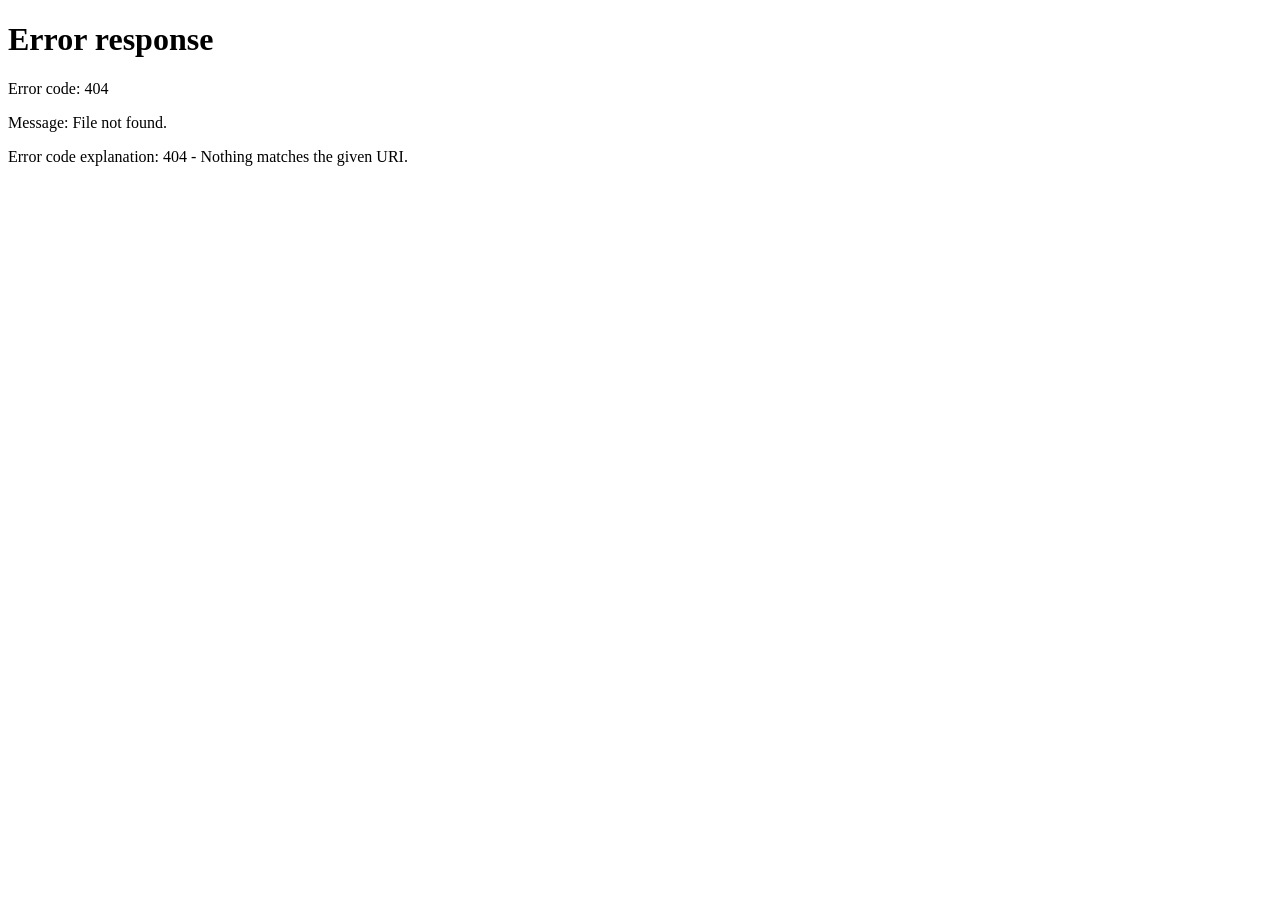
==== commit 90c27327: "Set ZAAN portal as homepage" ====
--- a/index.html
+++ b/index.html
@@ -1,446 +1,16 @@
-
 <!DOCTYPE html>
 <html lang="mn">
 <head>
     <meta charset="UTF-8">
     <meta name="viewport" content="width=device-width, initial-scale=1.0">
-    <meta name="referrer" content="strict-origin-when-cross-origin">
-    <meta name="description" content="Cambridge хөтөлбөрийн видео хичээл, сургалтын материал, дадлага ажил">
-    <meta name="theme-color" content="#111019">
-    <title>ExamWeb | Мэдлэгээ хөгжүүл</title>
-    <link rel="stylesheet" href="style.css">
+    <meta http-equiv="refresh" content="0;url=/portal">
+    <title>ZAAN Learning</title>
+    <script>
+        window.location.replace('/portal');
+    </script>
 </head>
 <body>
-
-
-<header class="navbar">
-    <a class="logo" href="index.html">
-        <span class="logo-mark">E</span>
-        <span>Exam<span class="logo-accent">Web</span></span>
-    </a>
-
-    <nav class="nav-links">
-        <a href="#home">Нүүр</a>
-        <a href="#courses">Хичээлүүд</a>
-        <a href="#latest">Шинэ хичээл</a>
-        <a href="#about">Бидний тухай</a>
-    </nav>
-
-    <div class="nav-user-actions">
-        <a class="nav-button" id="nav-login-button" href="./portal.html">
-    Суралцаж эхлэх <span>↗</span>
-</a>
-
-        <span id="nav-user-label" hidden>Сурагч</span>
-
-        <button
-            class="nav-button"
-            id="nav-logout-button"
-            type="button"
-            hidden
-        >
-            Гарах ↗
-        </button>
-    </div>
-</header>
-
-
-<main>
-    <section class="hero" id="home">
-        <div class="hero-glow"></div>
-
-        <div class="hero-content">
-            <div class="eyebrow">
-                <span class="live-dot"></span>
-                CAMBRIDGE LEARNING PLATFORM
-            </div>
-
-            <h1>
-                Өнөөдөр сур.<br>
-                <span>Маргааш бүтээ.</span>
-            </h1>
-
-            <p class="hero-text">
-                Шинэ мэдлэг, бодит чадвар, ирээдүйн боломж.
-                Cambridge хөтөлбөрийн хичээлүүдээ нэг дороос,
-                өөрийн хурдаар суралцаарай.
-            </p>
-
-            <div class="hero-actions">
-                <a class="button button-primary" href="#courses">
-                    Хичээлүүд үзэх <span>→</span>
-                </a>
-                <a class="button button-secondary" href="#latest">
-                    Шинэ хичээлүүд
-                </a>
-            </div>
-
-            <div class="hero-features">
-                <div>
-                    <strong>01</strong>
-                    <span>Видео хичээл</span>
-                </div>
-                <div>
-                    <strong>02</strong>
-                    <span>Сургалтын материал</span>
-                </div>
-                <div>
-                    <strong>03</strong>
-                    <span>Бие даан суралцах</span>
-                </div>
-            </div>
-        </div>
-
-        <div class="hero-art" aria-label="Суралцах боломж">
-            <div class="orbit orbit-one"></div>
-            <div class="orbit orbit-two"></div>
-
-            <div class="art-card art-card-back">
-                <span class="art-small-label">YOUR NEXT SKILL</span>
-                <div class="art-code">
-                    <span>01</span> Learn()<br>
-                    <span>02</span> Practice()<br>
-                    <span>03</span> Create()
-                </div>
-            </div>
-
-            <div class="art-card art-card-main">
-                <div class="art-window">
-                    <i></i><i></i><i></i>
-                    <span>EXAMWEB / LEARN</span>
-                </div>
-                <div class="art-symbol">&lt;/&gt;</div>
-                <div class="art-caption">
-                    <span>THINK. LEARN. BUILD.</span>
-                    <strong>Таны дараагийн<br>амжилт эндээс.</strong>
-                </div>
-                <div class="art-bottom">
-                    <span>LEARNING MODE</span>
-                    <span class="art-status">● ACTIVE</span>
-                </div>
-            </div>
-
-            <div class="floating-tag floating-top">
-                <span class="tag-icon">✦</span>
-                <span><strong>Шинэ мэдлэг</strong><small>Шинэ боломж</small></span>
-            </div>
-
-            <div class="floating-tag floating-bottom">
-                <span class="tag-icon tag-purple">▶</span>
-                <span><strong>Видео хичээл</strong><small>Өөрийн хурдаар</small></span>
-            </div>
-        </div>
-
-        <div class="hero-bottom">
-            <span>МЭДЛЭГЭЭ ӨРГӨЖҮҮЛЭХ ЦАГ БОЛЛОО</span>
-            <a href="#courses">ДООШ ҮЗЭХ ↓</a>
-        </div>
-    </section>
-
-    <section class="courses section-wrap" id="courses">
-        <div class="section-heading">
-            <div>
-                <p class="eyebrow">EXPLORE & DISCOVER</p>
-                <h2>Суралцах <span>чиглэлүүд.</span></h2>
-                <p class="section-text">
-                    Өөрийн сонирхол, зорилгод тохирсон хичээлээ сонгоорой.
-                </p>
-            </div>
-            <span class="section-index">01 / LEARNING</span>
-        </div>
-
-        <div class="course-grid">
-            <a class="course-card computing-card" href="computing.html">
-                <div class="card-top">
-                    <span class="course-number">01</span>
-                    <span class="card-arrow">↗</span>
-                </div>
-                <div class="course-icon icon-computing">&lt;/&gt;</div>
-                <div class="card-copy">
-                    <span class="card-category">TECHNOLOGY</span>
-                    <h3>Computing</h3>
-                    <p>Алгоритм, программчлал, компьютерийн систем болон мэдээллийн технологи.</p>
-                </div>
-                <div class="card-footer">
-                    <span>Хичээл үзэх</span><span>→</span>
-                </div>
-            </a>
-
-            <a class="course-card maths-card" href="mathematics.html">
-                <div class="card-top">
-                    <span class="course-number">02</span>
-                    <span class="card-arrow">↗</span>
-                </div>
-                <div class="course-icon icon-maths">∑</div>
-                <div class="card-copy">
-                    <span class="card-category">LOGIC & PROBLEM SOLVING</span>
-                    <h3>Mathematics</h3>
-                    <p>Математикийн ойлголт, бодолт, жишээ болон дасгал ажлууд.</p>
-                </div>
-                <div class="card-footer">
-                    <span>Хичээл үзэх</span><span>→</span>
-                </div>
-            </a>
-
-            <a class="course-card web-card" href="web.html">
-                <div class="card-top">
-                    <span class="course-number">03</span>
-                    <span class="card-arrow">↗</span>
-                </div>
-                <div class="course-icon icon-web">✳</div>
-                <div class="card-copy">
-                    <span class="card-category">DESIGN & DEVELOPMENT</span>
-                    <h3>Web Development</h3>
-                    <p>HTML, CSS, JavaScript ашиглан өөрийн вэбсайтаа бүтээж сур.</p>
-                </div>
-                <div class="card-footer">
-                    <span>Хичээл үзэх</span><span>→</span>
-                </div>
-            </a>
-        </div>
-    </section>
-
-    <section class="latest-section" id="latest">
-        <div class="section-wrap">
-            <div class="section-heading">
-                <div>
-                    <p class="eyebrow">FRESH FROM THE CLASSROOM</p>
-                    <h2>Шинэ <span>хичээлүүд.</span></h2>
-                    <p class="section-text">
-                        Админ самбарт нийтэлсэн Computing хичээлүүд энд автоматаар гарна.
-                    </p>
-                </div>
-                <a class="text-link" href="computing.html">Бүх хичээл →</a>
-            </div>
-
-            <p class="latest-message" id="latest-message">
-                Хичээлүүдийг ачаалж байна...
-            </p>
-            <div class="latest-grid" id="latest-courses"></div>
-        </div>
-    </section>
-
-    <section class="about-section section-wrap" id="about">
-        <div class="about-visual">
-            <span class="about-orb">E<span>W</span></span>
-            <span class="about-caption">LEARN SOMETHING NEW</span>
-        </div>
-        <div class="about-content">
-            <p class="eyebrow">OUR PURPOSE</p>
-            <h2>Мэдлэг бол<br><span>шинэ боломж.</span></h2>
-            <p>
-                ExamWeb нь Cambridge хөтөлбөрийн сурагчдад
-                хичээлээ давтах, видео үзэх, сургалтын материал
-                ашиглах боломж олгох зорилготой.
-            </p>
-            <a class="button button-primary" href="#courses">
-                Суралцаж эхлэх →
-            </a>
-        </div>
-    </section>
-
-    <section class="bottom-cta section-wrap">
-        <div>
-            <p class="eyebrow">YOUR LEARNING JOURNEY</p>
-            <h2>Дараагийн алхмаа<br>өнөөдөр эхлүүл.</h2>
-        </div>
-        <a class="button button-light" href="#courses">Хичээл сонгох ↗</a>
-    </section>
-</main>
-
-<footer class="footer">
-    <a class="logo" href="index.html">
-        <span class="logo-mark">E</span>
-        <span>Exam<span class="logo-accent">Web</span></span>
-    </a>
-    <p>© 2026 ExamWeb · Суралцах шинэ боломж</p>
-    <a href="#home">Дээш буцах ↑</a>
-</footer>
-
-<script type="module">
-    import { supabase } from './supabase.js';
-
-    const message = document.getElementById('latest-message');
-    const container = document.getElementById('latest-courses');
-
-    function safeUrl(value) {
-        if (!value) return null;
-        try {
-            const url = new URL(value);
-            return ['https:', 'http:'].includes(url.protocol)
-                ? url.href
-                : null;
-        } catch {
-            return null;
-        }
-    }
-
-    async function loadLatestCourses() {
-        try {
-            const { data, error } = await supabase
-                .from('courses')
-                .select('id, title, description, subject, video_url, pdf_url')
-                .eq('is_published', true)
-                .order('id', { ascending: false })
-                .limit(6);
-
-            if (error) throw error;
-
-            container.replaceChildren();
-
-            if (!data || data.length === 0) {
-                message.textContent =
-                    'Одоогоор нийтэлсэн хичээл алга. Шинэ хичээлүүд удахгүй энд гарна.';
-                return;
-            }
-
-            message.textContent = `${data.length} хичээл`;
-
-            for (const course of data) {
-                const card = document.createElement('article');
-                card.className = 'latest-card';
-
-                const top = document.createElement('div');
-                top.className = 'latest-card-top';
-
-                const badge = document.createElement('span');
-                badge.className = 'latest-badge';
-                badge.textContent = course.subject || 'Хичээл';
-
-                const number = document.createElement('span');
-                number.className = 'latest-number';
-                number.textContent = `#${course.id}`;
-
-                top.append(badge, number);
-
-                const icon = document.createElement('div');
-                icon.className = 'latest-icon';
-                icon.textContent = course.subject === 'Mathematics'
-                    ? '∑'
-                    : course.subject === 'Web Development'
-                        ? '✳'
-                        : '</>';
-                        //
-                        
-                // Хичээлд байгаа материалын тэмдэглэгээ
-                const courseMaterials = document.createElement('div');
-                    courseMaterials.className = 'latest-materials';
-
-                if (course.video_url) {
-    const videoTag = document.createElement('span');
-    videoTag.className = 'latest-material-tag';
-    videoTag.textContent = '▶ Видео хичээл';
-    courseMaterials.appendChild(videoTag);
-}
-
-if (course.pdf_url) {
-    const pdfTag = document.createElement('span');
-    pdfTag.className = 'latest-material-tag';
-    pdfTag.textContent = '▤ PDF материал';
-    courseMaterials.appendChild(pdfTag);
-}
-
-
-                const title = document.createElement('h3');
-                title.textContent = course.title || 'Нэргүй хичээл';
-
-                const description = document.createElement('p');
-                description.textContent =
-                    course.description || 'Энэ хичээлийн тайлбар удахгүй нэмэгдэнэ.';
-
-                const links = document.createElement('div');
-                links.className = 'latest-links';
-
-                const videoUrl = safeUrl(course.video_url);
-                const pdfUrl = safeUrl(course.pdf_url);
-
-                if (videoUrl) {
-                    const video = document.createElement('a');
-                    video.href = videoUrl;
-                    video.target = '_blank';
-                    video.rel = 'noopener noreferrer';
-                    video.textContent = '▶ Видео үзэх';
-                    links.append(video);
-                }
-
-                if (pdfUrl) {
-                    const pdf = document.createElement('a');
-                    pdf.href = pdfUrl;
-                    pdf.target = '_blank';
-                    pdf.rel = 'noopener noreferrer';
-                    pdf.textContent = 'PDF материал ↗';
-                    links.append(pdf);
-                }
-
-                if (!videoUrl && !pdfUrl) {
-                    const openCourse = document.createElement('a');
-                    openCourse.href = 'computing.html';
-                    openCourse.textContent = 'Хичээл рүү очих →';
-                    links.append(openCourse);
-                }
-
-                
-const materials = document.createElement('div');
-materials.className = 'latest-materials';
-
-if (course.video_url) {
-    const videoTag = document.createElement('span');
-    videoTag.className = 'latest-material-tag';
-    videoTag.textContent = '▶ Видео хичээл';
-    materials.appendChild(videoTag);
-}
-
-if (course.pdf_url) {
-    const pdfTag = document.createElement('span');
-    pdfTag.className = 'latest-material-tag';
-    pdfTag.textContent = '▤ PDF материал';
-    materials.appendChild(pdfTag);
-}
-
-if (materials.children.length > 0) {
-    card.append(top, icon, title, description, materials, links);
-} else {
-    card.append(top, icon, title, description, links);
-}
-
-container.append(card);
-
-            }
-        } catch (error) {
-            message.textContent =
-                'Хичээл ачаалж чадсангүй. Холболтоо шалгана уу.';
-            console.error('Supabase course loading error:', error);
-        }
-    }
-
-    loadLatestCourses();
-</script>
-
-<footer class="site-footer">
-    <div class="footer-inner">
-        <a class="footer-logo" href="#home">
-            <span class="footer-logo-mark">E</span>
-            <span>Exam<span class="footer-logo-accent">Web</span></span>
-        </a>
-
-        <p class="footer-description">
-            Cambridge хөтөлбөрийн хичээлүүдийг нэг дороос,
-            өөрийн хурдаар суралцаарай.
-        </p>
-
-        <nav class="footer-links" aria-label="Хуудасны холбоосууд">
-            <a href="#home">Нүүр</a>
-            <a href="#courses">Хичээлүүд</a>
-            <a href="#latest">Шинэ хичээл</a>
-            <a href="#about">Бидний тухай</a>
-        </nav>
-
-        <div class="footer-bottom">
-            <span>© 2026 ExamWeb. Бүх эрх хуулиар хамгаалагдсан.</span>
-            <a href="#home">Дээш буцах ↑</a>
-        </div>
-    </div>
-</footer>
-
+    <p>ZAAN Learning руу шилжиж байна...</p>
+    <a href="/portal">Нэвтрэх хэсэг рүү очих</a>
 </body>
-</html>
+</html>
